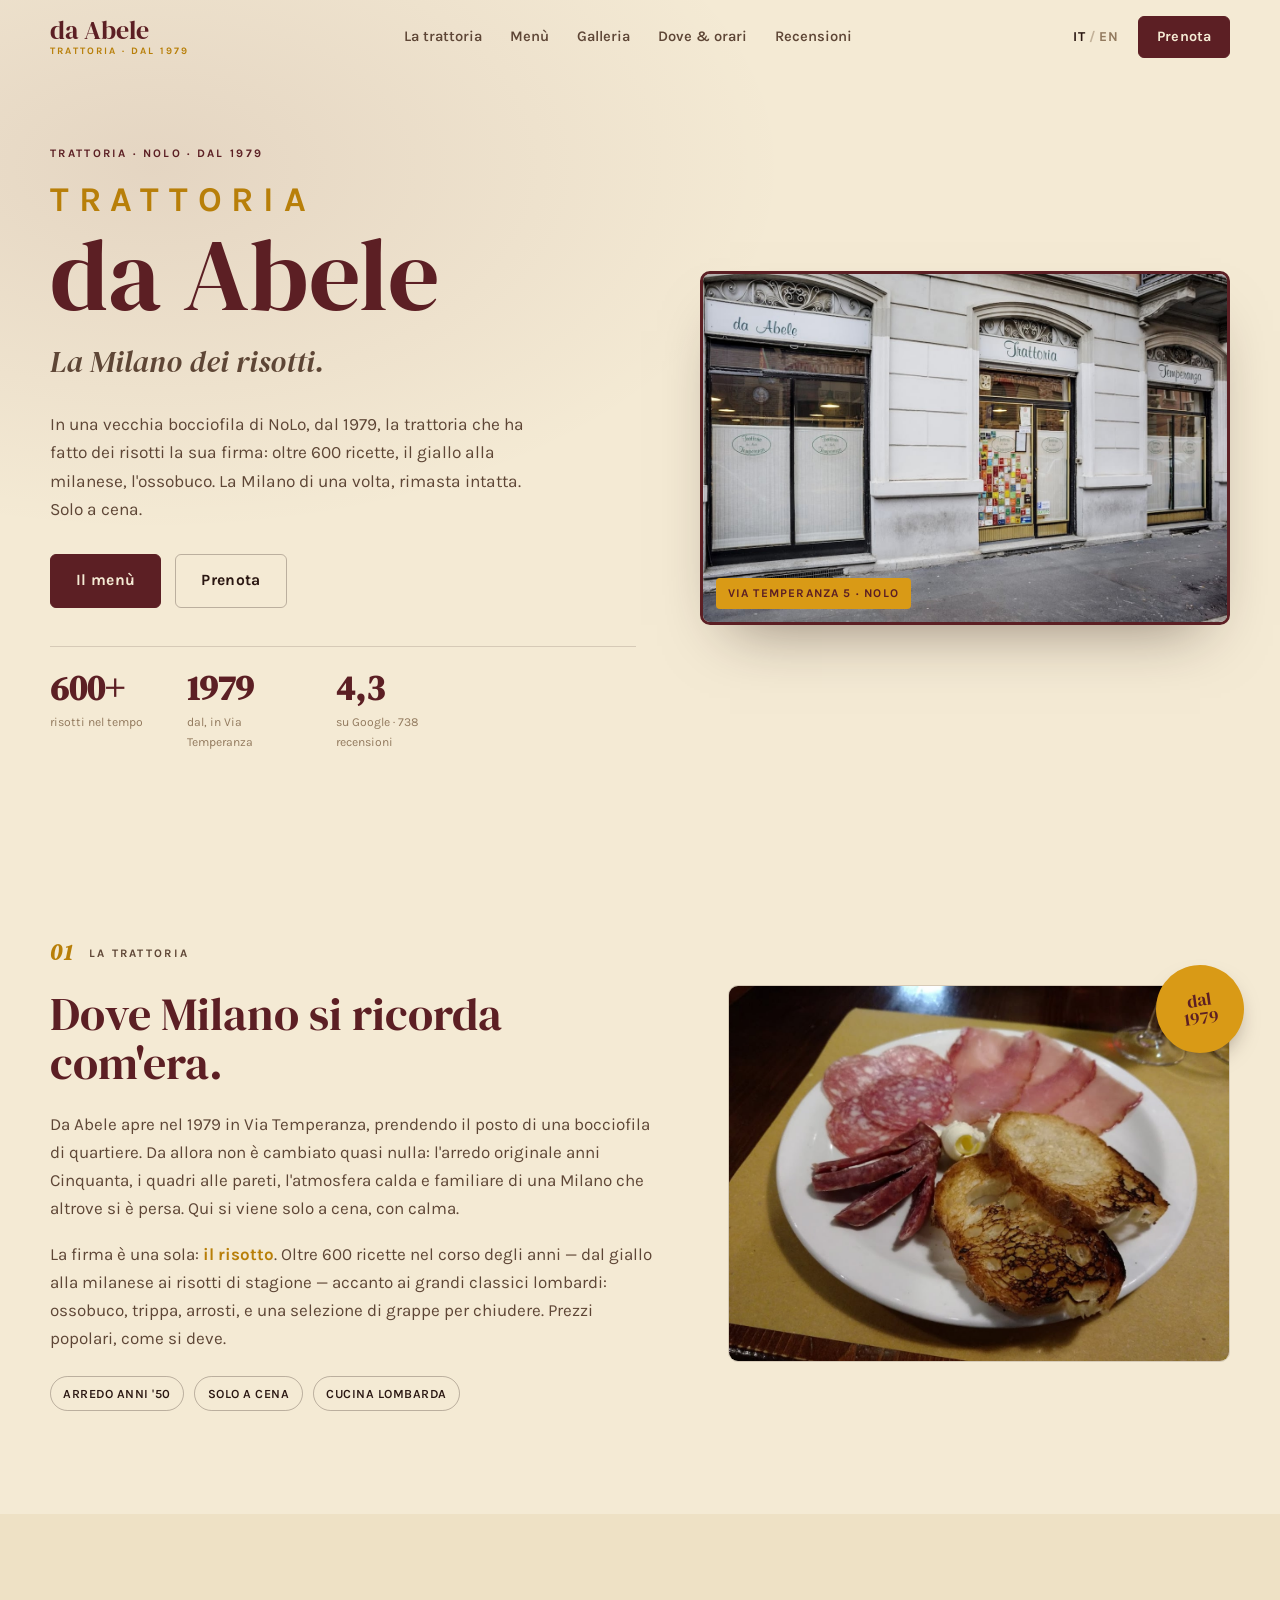
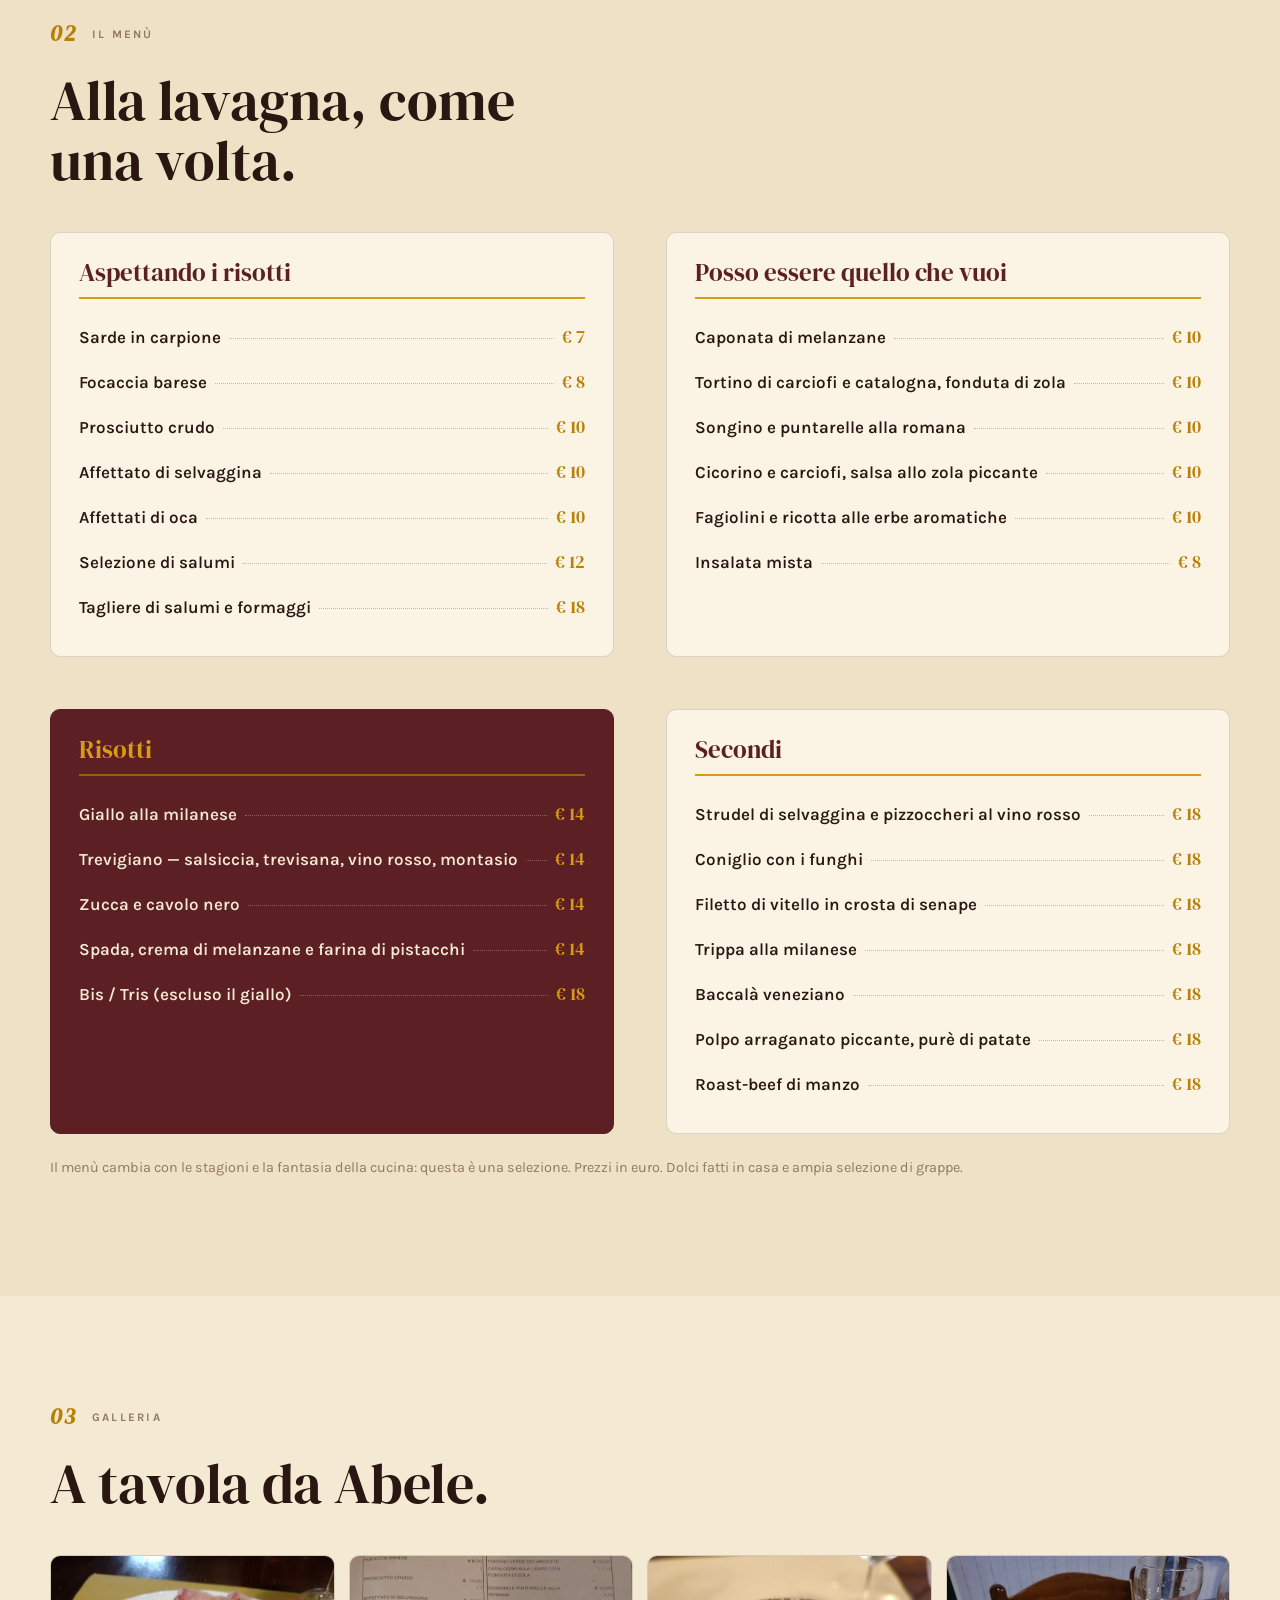
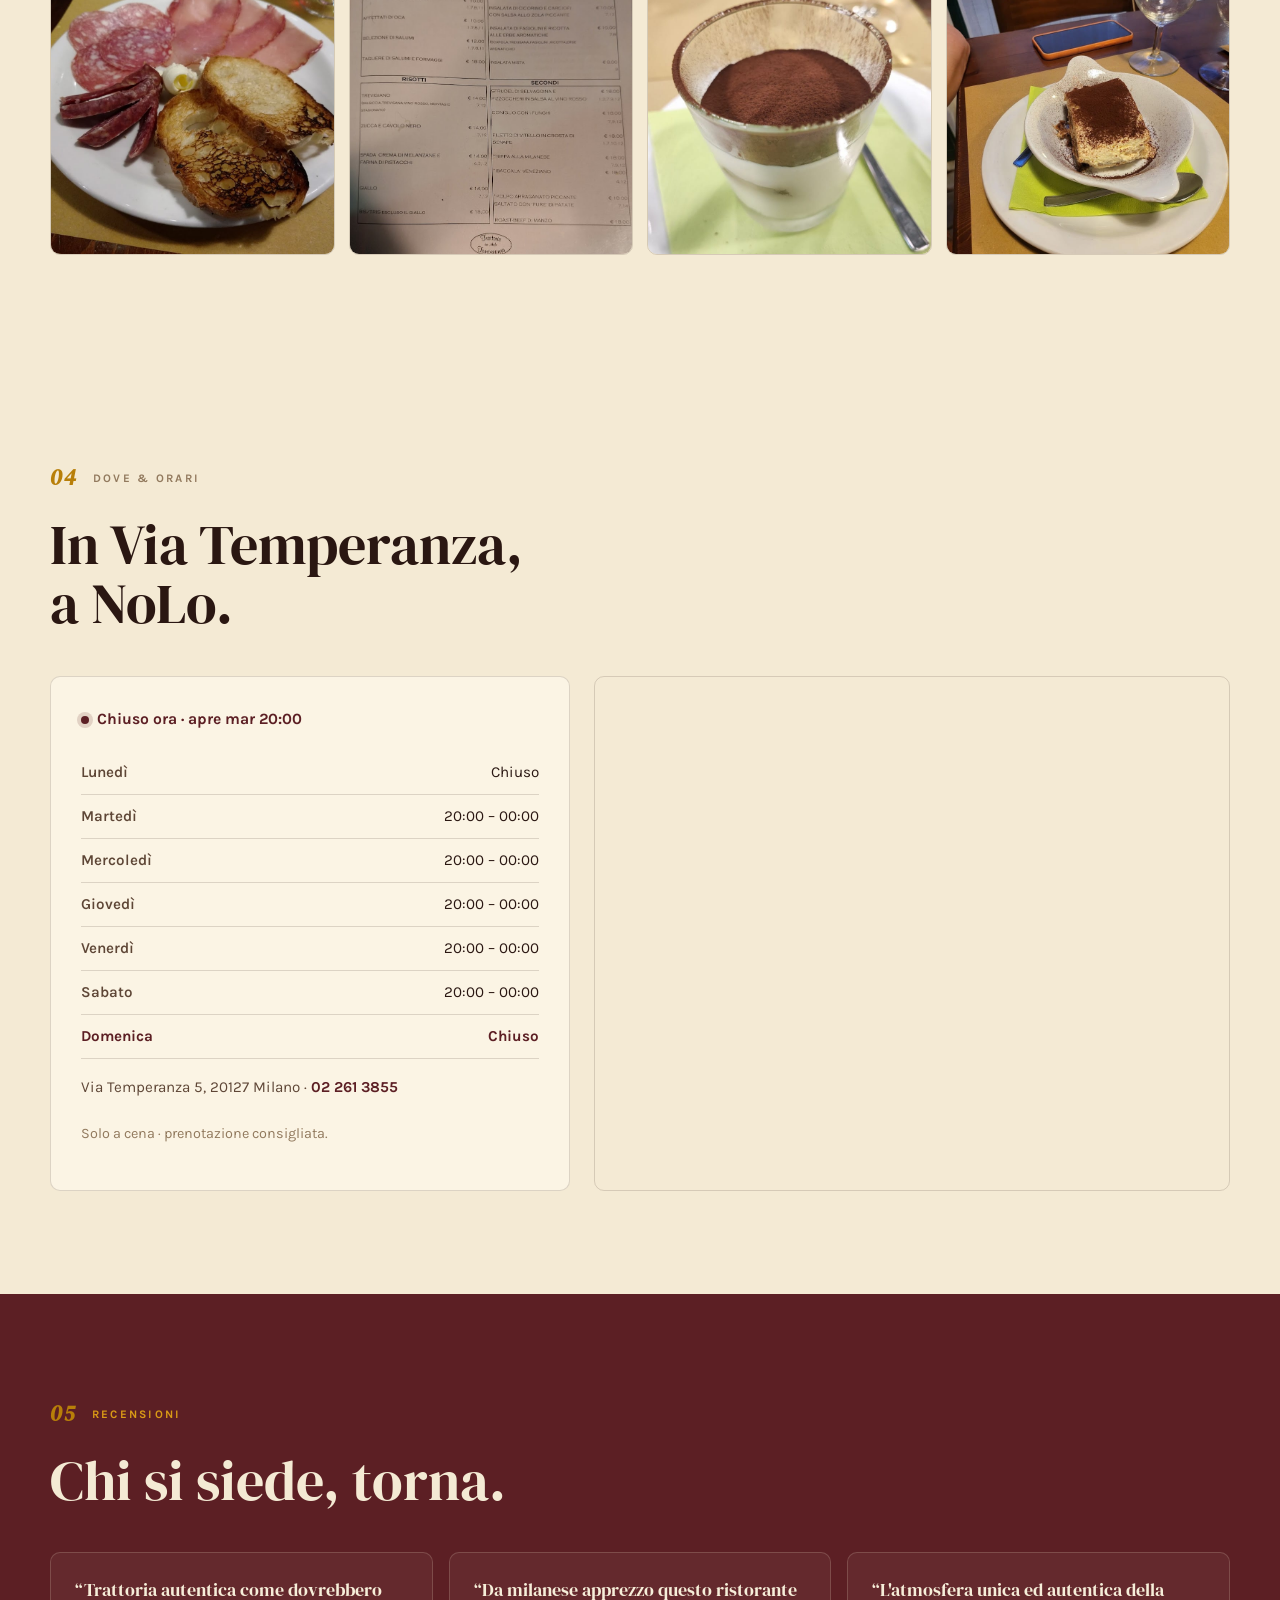
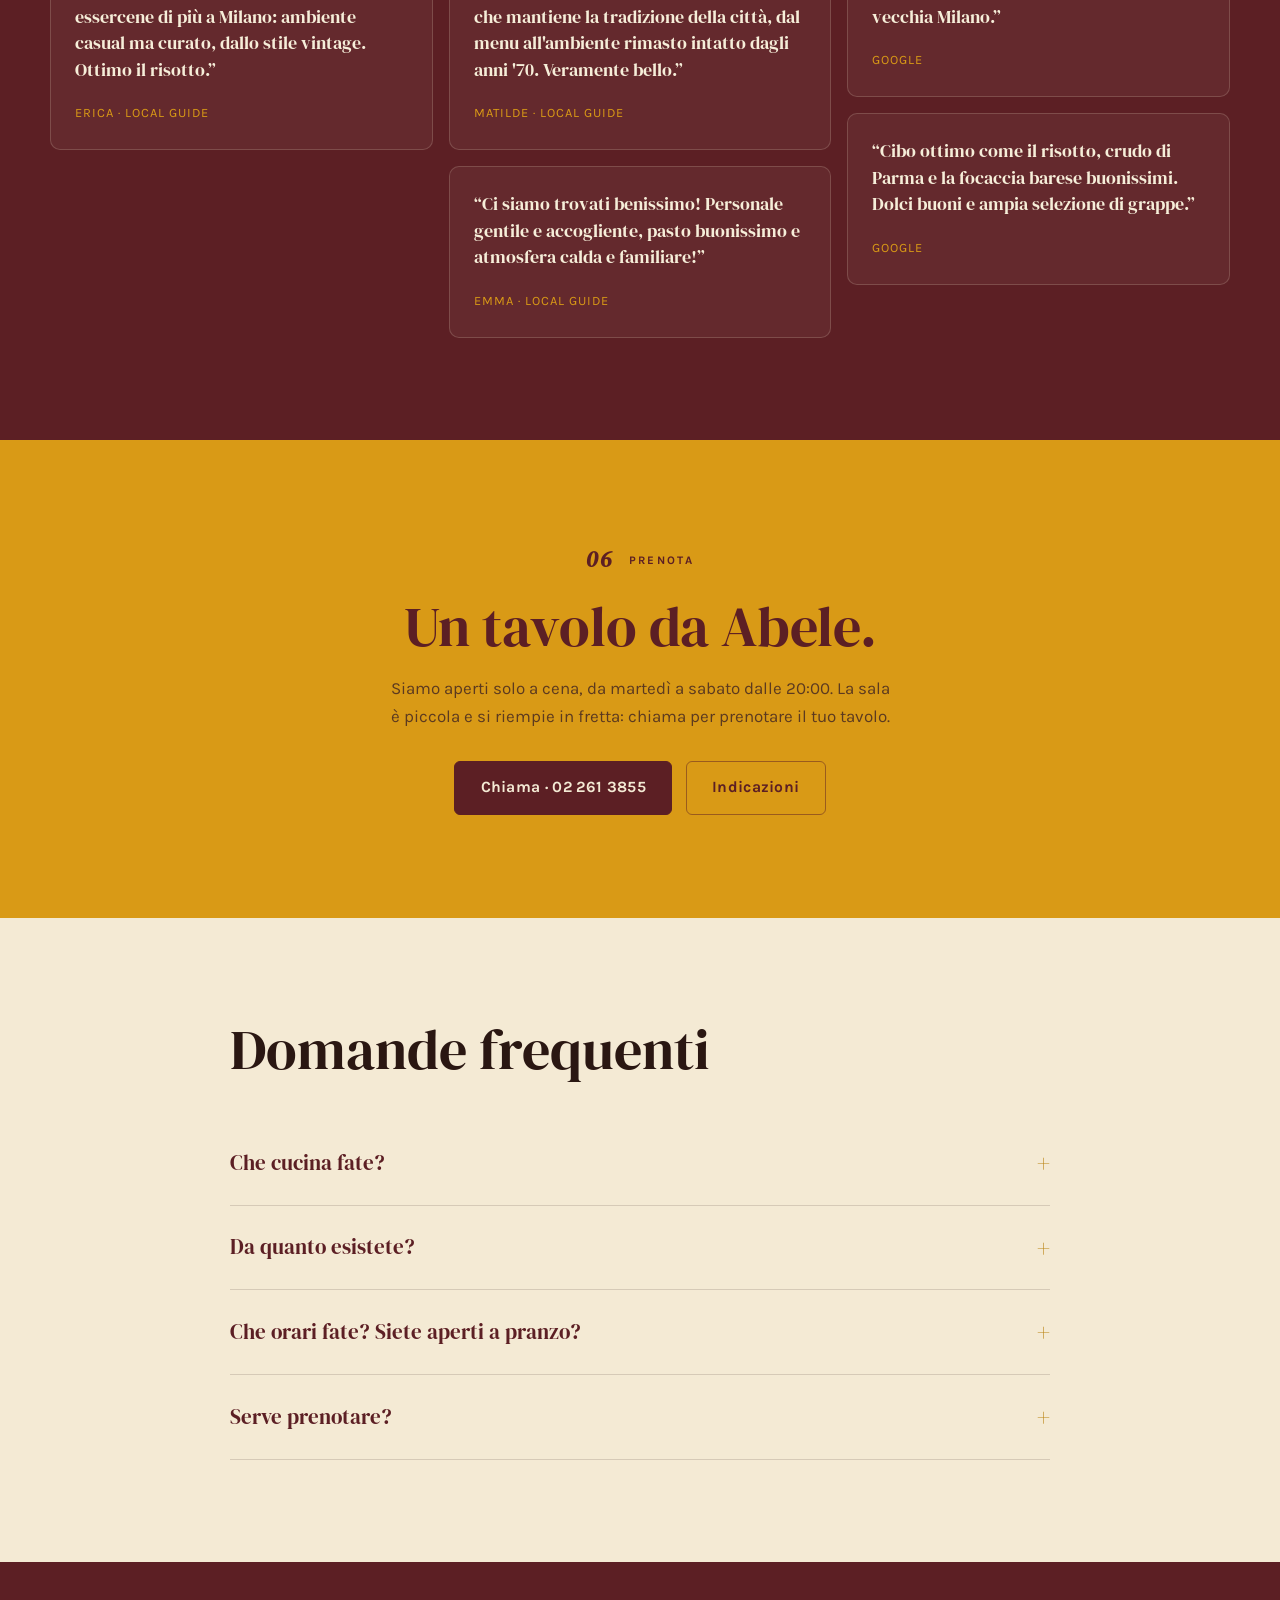
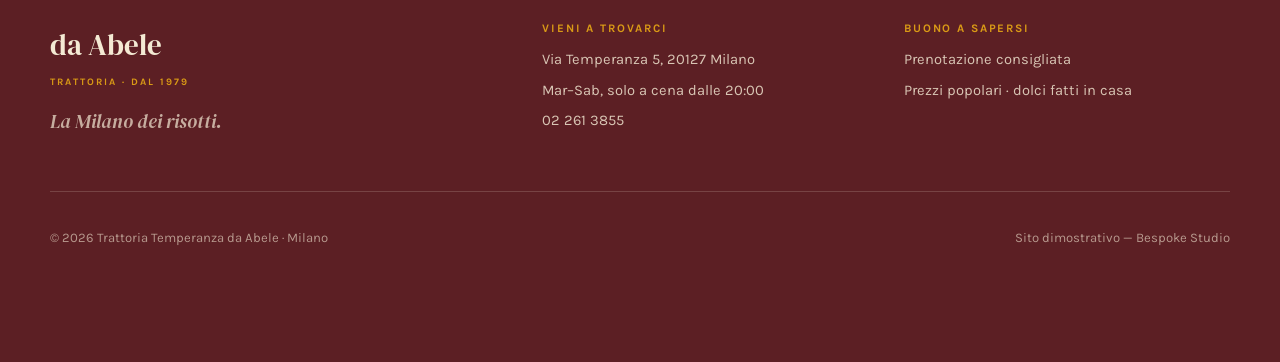
==== index.html @ 13265b2f "Trattoria da Abele — sito vetrina (demo Bespoke Studio) Trattoria storica di NoLo dal 1979, la Milan" ====
<!DOCTYPE html>
<html lang="it" class="no-js">
<head>
<meta charset="utf-8">
<script>(function(d){var r=d.documentElement;r.className=r.className.replace('no-js','js');if(matchMedia('(prefers-reduced-motion:reduce)').matches)r.classList.add('reduce-motion');})(document);</script>
<meta name="viewport" content="width=device-width, initial-scale=1">
<title>Trattoria da Abele — La Milano dei risotti · NoLo · dal 1979</title>
<meta name="description" content="Trattoria Temperanza da Abele, Via Temperanza 5 (NoLo, Milano): dal 1979 la trattoria dei risotti — oltre 600 ricette, risotto giallo alla milanese, ossobuco e cucina lombarda. Solo a cena.">
<link rel="canonical" href="https://rotenzark.github.io/trattoria-da-abele/">
<meta name="theme-color" content="#5C1F24">
<meta property="og:type" content="restaurant.restaurant">
<meta property="og:title" content="Trattoria da Abele — La Milano dei risotti · NoLo">
<meta property="og:description" content="Dal 1979, in una vecchia bocciofila di NoLo: oltre 600 risotti, risotto alla milanese, ossobuco. La Milano di una volta, solo a cena.">
<meta property="og:image" content="https://rotenzark.github.io/trattoria-da-abele/img/og-image.jpg">
<meta property="og:url" content="https://rotenzark.github.io/trattoria-da-abele/">
<meta property="og:locale" content="it_IT">
<meta name="twitter:card" content="summary_large_image">
<meta name="twitter:title" content="Trattoria da Abele — NoLo, Milano">
<meta name="twitter:description" content="Dal 1979, la Milano dei risotti: oltre 600 ricette. Solo a cena.">
<meta name="twitter:image" content="https://rotenzark.github.io/trattoria-da-abele/img/og-image.jpg">
<link rel="icon" href="img/favicon.svg" type="image/svg+xml">
<link rel="icon" href="img/favicon-32.png" sizes="32x32" type="image/png">
<link rel="apple-touch-icon" href="img/apple-touch-icon.png">
<link rel="preconnect" href="https://fonts.googleapis.com">
<link rel="preconnect" href="https://fonts.gstatic.com" crossorigin>
<link href="https://fonts.googleapis.com/css2?family=DM+Serif+Display:ital@0;1&family=Karla:ital,wght@0,400;0,500;0,600;1,400&display=swap" rel="stylesheet">
<link rel="stylesheet" href="css/styles.css?v=1">
<script type="application/ld+json">
{
  "@context": "https://schema.org",
  "@type": "Restaurant",
  "name": "Trattoria Temperanza da Abele",
  "description": "Trattoria storica di NoLo (Milano), dal 1979: cucina lombarda e oltre 600 risotti, risotto alla milanese, ossobuco. Solo a cena.",
  "url": "https://rotenzark.github.io/trattoria-da-abele/",
  "image": "https://rotenzark.github.io/trattoria-da-abele/img/og-image.jpg",
  "telephone": "+39 02 261 3855",
  "servesCuisine": ["Lombarda", "Italiana", "Milanese"],
  "priceRange": "€€",
  "address": { "@type": "PostalAddress", "streetAddress": "Via Temperanza 5", "addressLocality": "Milano", "postalCode": "20127", "addressCountry": "IT" },
  "geo": { "@type": "GeoCoordinates", "latitude": 45.4901009, "longitude": 9.2202563 },
  "openingHoursSpecification": [
    { "@type": "OpeningHoursSpecification", "dayOfWeek": ["Tuesday","Wednesday","Thursday","Friday","Saturday"], "opens": "20:00", "closes": "23:59" }
  ],
  "acceptsReservations": "True"
}
</script>
<script type="application/ld+json">
{
  "@context": "https://schema.org",
  "@type": "FAQPage",
  "mainEntity": [
    { "@type": "Question", "name": "Che cucina fa la Trattoria da Abele?", "acceptedAnswer": { "@type": "Answer", "text": "Cucina lombarda e milanese della tradizione: il nostro cavallo di battaglia sono i risotti — oltre 600 ricette nel corso degli anni, dal risotto giallo alla milanese ai risotti di stagione — insieme a ossobuco, trippa, cotoletta, arrosti e dolci fatti in casa." } },
    { "@type": "Question", "name": "Da quanto tempo esiste la trattoria?", "acceptedAnswer": { "@type": "Answer", "text": "Da Abele è in Via Temperanza, a NoLo, dal 1979, dove prese il posto di una vecchia bocciofila di quartiere. L'arredo originale anni Cinquanta è rimasto intatto: entrare è un salto nella Milano di una volta." } },
    { "@type": "Question", "name": "Che orari fate? Siete aperti a pranzo?", "acceptedAnswer": { "@type": "Answer", "text": "Siamo aperti solo a cena, da martedì a sabato dalle 20:00. Lunedì e domenica chiuso. Consigliamo la prenotazione." } },
    { "@type": "Question", "name": "Serve prenotare?", "acceptedAnswer": { "@type": "Answer", "text": "Sì, consigliamo di prenotare telefonando allo 02 261 3855: la sala è piccola e nelle sere di punta si riempie in fretta." } }
  ]
}
</script>
</head>
<body>

<div id="intro" class="intro" aria-hidden="true">
  <div class="intro__inner">
    <span class="intro__sub">Trattoria</span>
    <span class="intro__word">da Abele</span>
  </div>
</div>

<a class="skip-link" href="#main" data-i18n="skip">Vai al contenuto</a>

<header class="site-header" id="siteHeader">
  <div class="wrap header__row">
    <a class="brand" href="#top" aria-label="Trattoria da Abele — home">
      <span class="brand__name">da Abele</span>
      <span class="brand__sub">Trattoria · dal 1979</span>
    </a>
    <nav class="nav" id="nav" aria-label="Navigazione principale">
      <a href="#storia" data-i18n="nav.about">La trattoria</a>
      <a href="#menu" data-i18n="nav.menu">Menù</a>
      <a href="#gallery" data-i18n="nav.gallery">Galleria</a>
      <a href="#dove" data-i18n="nav.where">Dove & orari</a>
      <a href="#recensioni" data-i18n="nav.reviews">Recensioni</a>
    </nav>
    <div class="header__actions">
      <button class="lang" id="langToggle" type="button" aria-label="Switch language to English">
        <span class="lang__it is-active">IT</span><span class="lang__sep">/</span><span class="lang__en">EN</span>
      </button>
      <a class="btn btn--solid header__cta" href="#prenota" data-i18n="cta.book">Prenota</a>
      <button class="burger" id="burger" type="button" aria-label="Apri il menu" aria-expanded="false" aria-controls="nav">
        <span></span><span></span><span></span>
      </button>
    </div>
  </div>
</header>

<main id="main">

<section class="hero" id="top">
  <div class="wrap hero__grid">
    <div class="hero__text">
      <p class="eyebrow reveal"><span data-i18n="hero.eyebrow">Trattoria · NoLo · dal 1979</span></p>
      <h1 class="hero__title reveal"><span class="hero__the">Trattoria</span><span>da Abele</span></h1>
      <p class="hero__concept reveal" data-i18n="hero.concept">La Milano dei risotti.</p>
      <p class="hero__lead reveal" data-i18n="hero.lead">In una vecchia bocciofila di NoLo, dal 1979, la trattoria che ha fatto dei risotti la sua firma: oltre 600 ricette, il giallo alla milanese, l'ossobuco. La Milano di una volta, rimasta intatta. Solo a cena.</p>
      <div class="hero__cta reveal">
        <a class="btn btn--solid" href="#menu" data-i18n="hero.cta1">Il menù</a>
        <a class="btn btn--ghost" href="#prenota" data-i18n="cta.book">Prenota</a>
      </div>
      <ul class="hero__stats reveal">
        <li><b>600+</b><span data-i18n="hero.stat1">risotti nel tempo</span></li>
        <li><b>1979</b><span data-i18n="hero.stat2">dal, in Via Temperanza</span></li>
        <li><b>4,3</b><span data-i18n="hero.stat3">su Google · 738 recensioni</span></li>
      </ul>
    </div>
    <div class="hero__media reveal">
      <img src="img/storefront.jpg" width="1200" height="798" alt="La vetrina storica della Trattoria da Abele in Via Temperanza a Milano" fetchpriority="high">
      <span class="hero__tag" data-i18n="hero.tag">Via Temperanza 5 · NoLo</span>
    </div>
  </div>
</section>

<section class="section story" id="storia">
  <div class="wrap story__grid">
    <div class="story__text">
      <p class="label reveal"><span class="num">01</span><span data-i18n="story.label">La trattoria</span></p>
      <h2 class="reveal" data-i18n="story.title">Dove Milano si ricorda com'era.</h2>
      <p class="reveal" data-i18n="story.p1">Da Abele apre nel 1979 in Via Temperanza, prendendo il posto di una bocciofila di quartiere. Da allora non è cambiato quasi nulla: l'arredo originale anni Cinquanta, i quadri alle pareti, l'atmosfera calda e familiare di una Milano che altrove si è persa. Qui si viene solo a cena, con calma.</p>
      <p class="reveal" data-i18n="story.p2">La firma è una sola: <strong>il risotto</strong>. Oltre 600 ricette nel corso degli anni — dal giallo alla milanese ai risotti di stagione — accanto ai grandi classici lombardi: ossobuco, trippa, arrosti, e una selezione di grappe per chiudere. Prezzi popolari, come si deve.</p>
      <ul class="story__chips reveal">
        <li data-i18n="story.chip1">Arredo anni '50</li>
        <li data-i18n="story.chip2">Solo a cena</li>
        <li data-i18n="story.chip3">Cucina lombarda</li>
      </ul>
    </div>
    <div class="story__media reveal">
      <img src="img/tagliere.jpg" width="1200" height="900" loading="lazy" alt="Tagliere di salumi e pane della Trattoria da Abele">
      <span class="story__seal">dal<br>1979</span>
    </div>
  </div>
</section>

<section class="section menu" id="menu">
  <div class="wrap">
    <p class="label reveal"><span class="num">02</span><span data-i18n="menu.label">Il menù</span></p>
    <h2 class="section__title reveal" data-i18n="menu.title">Alla lavagna, come una volta.</h2>
    <div class="menu__cols">
      <div class="menu__col reveal">
        <h3 data-i18n="menu.g1">Aspettando i risotti</h3>
        <ul class="ml">
          <li><span class="ml__n" data-i18n="m.a1">Sarde in carpione</span><span class="ml__d"></span><span class="ml__p">7</span></li>
          <li><span class="ml__n" data-i18n="m.a2">Focaccia barese</span><span class="ml__d"></span><span class="ml__p">8</span></li>
          <li><span class="ml__n" data-i18n="m.a3">Prosciutto crudo</span><span class="ml__d"></span><span class="ml__p">10</span></li>
          <li><span class="ml__n" data-i18n="m.a4">Affettato di selvaggina</span><span class="ml__d"></span><span class="ml__p">10</span></li>
          <li><span class="ml__n" data-i18n="m.a5">Affettati di oca</span><span class="ml__d"></span><span class="ml__p">10</span></li>
          <li><span class="ml__n" data-i18n="m.a6">Selezione di salumi</span><span class="ml__d"></span><span class="ml__p">12</span></li>
          <li><span class="ml__n" data-i18n="m.a7">Tagliere di salumi e formaggi</span><span class="ml__d"></span><span class="ml__p">18</span></li>
        </ul>
      </div>
      <div class="menu__col reveal">
        <h3 data-i18n="menu.g2">Posso essere quello che vuoi</h3>
        <ul class="ml">
          <li><span class="ml__n" data-i18n="m.b1">Caponata di melanzane</span><span class="ml__d"></span><span class="ml__p">10</span></li>
          <li><span class="ml__n" data-i18n="m.b2">Tortino di carciofi e catalogna, fonduta di zola</span><span class="ml__d"></span><span class="ml__p">10</span></li>
          <li><span class="ml__n" data-i18n="m.b3">Songino e puntarelle alla romana</span><span class="ml__d"></span><span class="ml__p">10</span></li>
          <li><span class="ml__n" data-i18n="m.b4">Cicorino e carciofi, salsa allo zola piccante</span><span class="ml__d"></span><span class="ml__p">10</span></li>
          <li><span class="ml__n" data-i18n="m.b5">Fagiolini e ricotta alle erbe aromatiche</span><span class="ml__d"></span><span class="ml__p">10</span></li>
          <li><span class="ml__n" data-i18n="m.b6">Insalata mista</span><span class="ml__d"></span><span class="ml__p">8</span></li>
        </ul>
      </div>
      <div class="menu__col menu__col--hl reveal">
        <h3 data-i18n="menu.g3">Risotti</h3>
        <ul class="ml">
          <li><span class="ml__n" data-i18n="m.r1">Giallo alla milanese</span><span class="ml__d"></span><span class="ml__p">14</span></li>
          <li><span class="ml__n" data-i18n="m.r2">Trevigiano — salsiccia, trevisana, vino rosso, montasio</span><span class="ml__d"></span><span class="ml__p">14</span></li>
          <li><span class="ml__n" data-i18n="m.r3">Zucca e cavolo nero</span><span class="ml__d"></span><span class="ml__p">14</span></li>
          <li><span class="ml__n" data-i18n="m.r4">Spada, crema di melanzane e farina di pistacchi</span><span class="ml__d"></span><span class="ml__p">14</span></li>
          <li><span class="ml__n" data-i18n="m.r5">Bis / Tris (escluso il giallo)</span><span class="ml__d"></span><span class="ml__p">18</span></li>
        </ul>
      </div>
      <div class="menu__col reveal">
        <h3 data-i18n="menu.g4">Secondi</h3>
        <ul class="ml">
          <li><span class="ml__n" data-i18n="m.s1">Strudel di selvaggina e pizzoccheri al vino rosso</span><span class="ml__d"></span><span class="ml__p">18</span></li>
          <li><span class="ml__n" data-i18n="m.s2">Coniglio con i funghi</span><span class="ml__d"></span><span class="ml__p">18</span></li>
          <li><span class="ml__n" data-i18n="m.s3">Filetto di vitello in crosta di senape</span><span class="ml__d"></span><span class="ml__p">18</span></li>
          <li><span class="ml__n" data-i18n="m.s4">Trippa alla milanese</span><span class="ml__d"></span><span class="ml__p">18</span></li>
          <li><span class="ml__n" data-i18n="m.s5">Baccalà veneziano</span><span class="ml__d"></span><span class="ml__p">18</span></li>
          <li><span class="ml__n" data-i18n="m.s6">Polpo arraganato piccante, purè di patate</span><span class="ml__d"></span><span class="ml__p">18</span></li>
          <li><span class="ml__n" data-i18n="m.s7">Roast-beef di manzo</span><span class="ml__d"></span><span class="ml__p">18</span></li>
        </ul>
      </div>
    </div>
    <p class="note reveal" data-i18n="menu.note">Il menù cambia con le stagioni e la fantasia della cucina: questa è una selezione. Prezzi in euro. Dolci fatti in casa e ampia selezione di grappe.</p>
  </div>
</section>

<section class="section gallery" id="gallery">
  <div class="wrap">
    <p class="label reveal"><span class="num">03</span><span data-i18n="gallery.label">Galleria</span></p>
    <h2 class="section__title reveal" data-i18n="gallery.title">A tavola da Abele.</h2>
  </div>
  <div class="gallery__grid wrap">
    <button class="shot reveal" data-full="img/tagliere.jpg" aria-label="Ingrandisci foto">
      <img src="img/tagliere.jpg" width="1200" height="900" loading="lazy" alt="Tagliere di salumi e pane">
    </button>
    <button class="shot reveal" data-full="img/menu.jpg" aria-label="Ingrandisci il menù">
      <img src="img/menu.jpg" width="757" height="1050" loading="lazy" alt="Il menù scritto della Trattoria da Abele">
    </button>
    <button class="shot reveal" data-full="img/tiramisu.jpg" aria-label="Ingrandisci foto">
      <img src="img/tiramisu.jpg" width="788" height="1050" loading="lazy" alt="Tiramisù al cucchiaio">
    </button>
    <button class="shot reveal" data-full="img/table.jpg" aria-label="Ingrandisci foto">
      <img src="img/table.jpg" width="788" height="1050" loading="lazy" alt="Tavolo con tiramisù della Trattoria da Abele">
    </button>
  </div>
</section>

<section class="section where" id="dove">
  <div class="wrap">
    <p class="label reveal"><span class="num">04</span><span data-i18n="where.label">Dove & orari</span></p>
    <h2 class="section__title reveal" data-i18n="where.title">In Via Temperanza, a NoLo.</h2>
    <div class="where__grid">
      <div class="where__info reveal">
        <div class="hours" id="hours">
          <p class="hours__status" id="hoursStatus" aria-live="polite"></p>
          <table class="hours__table">
            <tbody>
              <tr data-day="1"><th data-i18n="day.mon">Lunedì</th><td data-i18n="closed">Chiuso</td></tr>
              <tr data-day="2"><th data-i18n="day.tue">Martedì</th><td>20:00 – 00:00</td></tr>
              <tr data-day="3"><th data-i18n="day.wed">Mercoledì</th><td>20:00 – 00:00</td></tr>
              <tr data-day="4"><th data-i18n="day.thu">Giovedì</th><td>20:00 – 00:00</td></tr>
              <tr data-day="5"><th data-i18n="day.fri">Venerdì</th><td>20:00 – 00:00</td></tr>
              <tr data-day="6"><th data-i18n="day.sat">Sabato</th><td>20:00 – 00:00</td></tr>
              <tr data-day="0"><th data-i18n="day.sun">Domenica</th><td data-i18n="closed">Chiuso</td></tr>
            </tbody>
          </table>
          <p class="where__addr">Via Temperanza 5, 20127 Milano · <a href="tel:+39022613855">02 261 3855</a></p>
          <p class="note" data-i18n="where.note">Solo a cena · prenotazione consigliata.</p>
        </div>
      </div>
      <div class="map reveal">
        <iframe title="Mappa Trattoria da Abele, Via Temperanza 5 Milano" src="https://www.google.com/maps?q=Via+Temperanza+5,+Milano&output=embed" loading="lazy" referrerpolicy="no-referrer-when-downgrade"></iframe>
      </div>
    </div>
  </div>
</section>

<section class="section reviews" id="recensioni">
  <div class="wrap">
    <p class="label reveal"><span class="num">05</span><span data-i18n="rev.label">Recensioni</span></p>
    <h2 class="section__title reveal" data-i18n="rev.title">Chi si siede, torna.</h2>
    <div class="rev__grid">
      <blockquote class="rev-card reveal">
        <p>“Trattoria autentica come dovrebbero essercene di più a Milano: ambiente casual ma curato, dallo stile vintage. Ottimo il risotto.”</p>
        <cite>Erica · Local Guide</cite>
      </blockquote>
      <blockquote class="rev-card reveal">
        <p>“Da milanese apprezzo questo ristorante che mantiene la tradizione della città, dal menu all'ambiente rimasto intatto dagli anni '70. Veramente bello.”</p>
        <cite>Matilde · Local Guide</cite>
      </blockquote>
      <blockquote class="rev-card reveal">
        <p>“Ci siamo trovati benissimo! Personale gentile e accogliente, pasto buonissimo e atmosfera calda e familiare!”</p>
        <cite>Emma · Local Guide</cite>
      </blockquote>
      <blockquote class="rev-card reveal">
        <p>“L'atmosfera unica ed autentica della vecchia Milano.”</p>
        <cite>Google</cite>
      </blockquote>
      <blockquote class="rev-card reveal">
        <p>“Cibo ottimo come il risotto, crudo di Parma e la focaccia barese buonissimi. Dolci buoni e ampia selezione di grappe.”</p>
        <cite>Google</cite>
      </blockquote>
    </div>
  </div>
</section>

<section class="section book" id="prenota">
  <div class="wrap book__inner reveal">
    <p class="label label--light"><span class="num">06</span><span data-i18n="book.label">Prenota</span></p>
    <h2 data-i18n="book.title">Un tavolo da Abele.</h2>
    <p class="book__lead" data-i18n="book.lead">Siamo aperti solo a cena, da martedì a sabato dalle 20:00. La sala è piccola e si riempie in fretta: chiama per prenotare il tuo tavolo.</p>
    <div class="book__cta">
      <a class="btn btn--solid" href="tel:+39022613855" data-i18n="book.call">Chiama · 02 261 3855</a>
      <a class="btn btn--ghost btn--ghost-light" href="https://www.google.com/maps?q=Via+Temperanza+5,+Milano" target="_blank" rel="noopener" data-i18n="book.dir">Indicazioni</a>
    </div>
  </div>
</section>

<section class="section faq" id="faq">
  <div class="wrap faq__wrap">
    <h2 class="section__title reveal" data-i18n="faq.title">Domande frequenti</h2>
    <div class="faq__list">
      <details class="faq-item reveal"><summary data-i18n="faq.q1">Che cucina fate?</summary><p data-i18n="faq.a1">Cucina lombarda e milanese della tradizione: il cavallo di battaglia sono i risotti — oltre 600 ricette nel tempo, dal giallo alla milanese ai risotti di stagione — con ossobuco, trippa, cotoletta, arrosti e dolci fatti in casa.</p></details>
      <details class="faq-item reveal"><summary data-i18n="faq.q2">Da quanto esistete?</summary><p data-i18n="faq.a2">Da Abele è in Via Temperanza, a NoLo, dal 1979, dove prese il posto di una vecchia bocciofila di quartiere. L'arredo originale anni Cinquanta è rimasto intatto.</p></details>
      <details class="faq-item reveal"><summary data-i18n="faq.q3">Che orari fate? Siete aperti a pranzo?</summary><p data-i18n="faq.a3">Solo a cena, da martedì a sabato dalle 20:00. Lunedì e domenica chiuso. Consigliamo la prenotazione.</p></details>
      <details class="faq-item reveal"><summary data-i18n="faq.q4">Serve prenotare?</summary><p data-i18n="faq.a4">Sì: la sala è piccola e nelle sere di punta si riempie in fretta. Telefona allo 02 261 3855.</p></details>
    </div>
  </div>
</section>

</main>

<footer class="site-footer">
  <div class="wrap footer__grid">
    <div class="footer__brand">
      <span class="brand__name">da Abele</span>
      <span class="brand__sub">Trattoria · dal 1979</span>
      <p class="footer__concept" data-i18n="hero.concept">La Milano dei risotti.</p>
    </div>
    <div class="footer__col">
      <h4 data-i18n="footer.visit">Vieni a trovarci</h4>
      <p>Via Temperanza 5, 20127 Milano</p>
      <p data-i18n="footer.hours">Mar–Sab, solo a cena dalle 20:00</p>
      <p><a href="tel:+39022613855">02 261 3855</a></p>
    </div>
    <div class="footer__col">
      <h4 data-i18n="footer.info">Buono a sapersi</h4>
      <p data-i18n="footer.info1">Prenotazione consigliata</p>
      <p data-i18n="footer.info2">Prezzi popolari · dolci fatti in casa</p>
    </div>
  </div>
  <div class="wrap footer__base">
    <p>© <span id="year"></span> Trattoria Temperanza da Abele · Milano</p>
    <p class="footer__credit" data-i18n="footer.credit">Sito dimostrativo — Bespoke Studio</p>
  </div>
</footer>

<div class="action-bar">
  <a href="tel:+39022613855" data-i18n="ab.call">Chiama</a>
  <a href="https://www.google.com/maps?q=Via+Temperanza+5,+Milano" target="_blank" rel="noopener" data-i18n="ab.dir">Indicazioni</a>
  <a href="#prenota" class="action-bar__book" data-i18n="cta.book">Prenota</a>
</div>

<div class="lightbox" id="lightbox" aria-hidden="true" role="dialog" aria-modal="true" aria-label="Foto ingrandita">
  <button class="lightbox__close" id="lightboxClose" aria-label="Chiudi">×</button>
  <img id="lightboxImg" src="" alt="">
</div>

<script src="js/main.js?v=1"></script>
</body>
</html>
---- css/styles.css ----
/* ===== Trattoria da Abele — La Milano dei risotti ===== */
:root{
  --bg:#F4EAD4;
  --bg-2:#EEE1C5;
  --panel:#FBF4E4;
  --ink:#2A1712;
  --ink-soft:#5E4636;
  --muted:#927A5E;
  --bordeaux:#5C1F24;
  --bordeaux-2:#7A2B30;
  --saffron:#D99A16;
  --saffron-2:#B87F09;
  --line:rgba(42,23,18,0.15);
  --line-strong:rgba(42,23,18,0.28);
  --wrap:1180px;
  --r:10px;
  --ease:cubic-bezier(.22,.61,.36,1);
  --disp:"DM Serif Display",Georgia,serif;
  --body:"Karla",system-ui,sans-serif;
}
*{box-sizing:border-box}
html{scroll-behavior:smooth}
@media (prefers-reduced-motion:reduce){html{scroll-behavior:auto}}
body{margin:0;background:var(--bg);color:var(--ink);font-family:var(--body);font-size:17px;line-height:1.65;-webkit-font-smoothing:antialiased;overflow-x:hidden}
img{max-width:100%;height:auto;display:block}
a{color:inherit;text-decoration:none}
h1,h2,h3,h4{margin:0;font-weight:400;line-height:1.06}
.wrap{width:min(100% - 44px,var(--wrap));margin-inline:auto}
.section{padding:clamp(58px,8vw,116px) 0}

.js .reveal{opacity:0;transform:translateY(24px);transition:opacity .8s var(--ease),transform .8s var(--ease)}
.js .reveal.is-visible{opacity:1;transform:none}
@media (prefers-reduced-motion:reduce){.js .reveal{opacity:1;transform:none;transition:none}}

.eyebrow,.label{font-family:var(--body);font-weight:700;letter-spacing:.2em;text-transform:uppercase;font-size:.72rem;color:var(--bordeaux)}
.eyebrow{margin:0 0 20px}
.label{display:flex;align-items:center;gap:14px;margin:0 0 18px;color:var(--muted)}
.label .num{font-family:var(--disp);font-style:italic;font-size:1.4rem;color:var(--saffron-2)}
.section__title{font-family:var(--disp);font-size:clamp(2.1rem,5vw,3.5rem);margin:0 0 42px;max-width:18ch}
.note{color:var(--muted);font-size:.9rem;margin-top:22px}

.btn{display:inline-flex;align-items:center;justify-content:center;gap:.5em;font-family:var(--body);font-weight:700;font-size:.98rem;letter-spacing:.02em;padding:.85em 1.6em;border-radius:6px;border:1px solid transparent;cursor:pointer;transition:transform .3s var(--ease),background .3s,color .3s,border-color .3s}
.btn:hover{transform:translateY(-2px)}
.btn--solid{background:var(--bordeaux);color:#F4EAD4;border-color:var(--bordeaux)}
.btn--solid:hover{background:var(--bordeaux-2)}
.btn--ghost{border-color:var(--line-strong);color:var(--ink)}
.btn--ghost:hover{border-color:var(--bordeaux);color:var(--bordeaux)}
.btn--ghost-light{border-color:rgba(244,234,212,.5);color:#F4EAD4}
.btn--ghost-light:hover{border-color:#F4EAD4}

/* intro */
.intro{position:fixed;inset:0;z-index:200;background:var(--bordeaux);display:flex;align-items:center;justify-content:center}
.intro__inner{text-align:center}
.intro__sub{display:block;font-family:var(--body);font-weight:700;letter-spacing:.3em;text-transform:uppercase;font-size:.9rem;color:var(--saffron);opacity:0;animation:introUp .9s .2s var(--ease) forwards}
.intro__word{display:block;font-family:var(--disp);font-size:clamp(2.8rem,10vw,6rem);color:#F4EAD4;opacity:0;animation:introUp 1s .45s var(--ease) forwards}
.intro.is-done{opacity:0;visibility:hidden;transition:opacity .6s ease,visibility .6s}
@keyframes introUp{from{opacity:0;transform:translateY(30px)}to{opacity:1;transform:none}}
.no-js .intro,.reduce-motion .intro{display:none}

.skip-link{position:fixed;left:-999px;top:8px;z-index:300;background:var(--bordeaux);color:#F4EAD4;padding:.6em 1em;border-radius:8px}
.skip-link:focus{left:8px}

/* header */
.site-header{position:fixed;top:0;left:0;right:0;z-index:120;transition:background .4s,border-color .4s;border-bottom:1px solid transparent}
.header__row{display:flex;align-items:center;justify-content:space-between;gap:20px;padding:16px 0}
.site-header.scrolled{background:rgba(244,234,212,.92);backdrop-filter:blur(10px);border-bottom-color:var(--line)}
.brand{display:flex;flex-direction:column;line-height:1}
.brand__name{font-family:var(--disp);font-size:1.6rem;color:var(--bordeaux)}
.brand__sub{font-family:var(--body);font-weight:700;font-size:.62rem;letter-spacing:.2em;text-transform:uppercase;color:var(--saffron-2);margin-top:3px}
.nav{display:flex;gap:28px}
.nav a{font-size:.92rem;font-weight:600;color:var(--ink-soft);position:relative;transition:color .3s}
.nav a:hover{color:var(--bordeaux)}
.nav a::after{content:"";position:absolute;left:0;bottom:-5px;width:0;height:2px;background:var(--saffron);transition:width .3s var(--ease)}
.nav a:hover::after{width:100%}
.header__actions{display:flex;align-items:center;gap:14px}
.lang{background:none;border:none;color:var(--muted);cursor:pointer;font-family:var(--body);font-size:.85rem;font-weight:700;letter-spacing:.06em;padding:6px}
.lang .is-active{color:var(--ink)}
.lang__sep{margin:0 3px;opacity:.5}
.header__cta{padding:.55em 1.2em;font-size:.9rem}
.burger{display:none;flex-direction:column;gap:5px;background:none;border:none;cursor:pointer;padding:6px}
.burger span{width:26px;height:2px;background:var(--bordeaux);transition:transform .3s,opacity .3s}
.burger[aria-expanded="true"] span:nth-child(1){transform:translateY(7px) rotate(45deg)}
.burger[aria-expanded="true"] span:nth-child(2){opacity:0}
.burger[aria-expanded="true"] span:nth-child(3){transform:translateY(-7px) rotate(-45deg)}

/* hero */
.hero{padding:clamp(120px,16vh,168px) 0 clamp(50px,7vw,80px);background:radial-gradient(90% 80% at 12% 20%,rgba(92,31,36,.1),transparent 55%)}
.hero__grid{display:grid;grid-template-columns:1.05fr .95fr;gap:clamp(30px,5vw,64px);align-items:center}
.hero__title{font-family:var(--disp);font-size:clamp(3.2rem,8.5vw,6.4rem);line-height:.95;margin:0 0 14px;color:var(--bordeaux)}
.hero__title span{display:block}
.hero__the{font-size:.34em;font-weight:700;font-family:var(--body);letter-spacing:.28em;text-transform:uppercase;color:var(--saffron-2);margin-bottom:10px}
.hero__concept{font-family:var(--disp);font-style:italic;font-size:clamp(1.4rem,2.8vw,1.9rem);color:var(--ink-soft);margin:0 0 22px}
.hero__lead{font-size:1.08rem;color:var(--ink-soft);max-width:48ch;margin:0 0 30px}
.hero__cta{display:flex;flex-wrap:wrap;gap:14px;margin-bottom:38px}
.hero__stats{list-style:none;margin:0;padding:24px 0 0;border-top:1px solid var(--line);display:flex;gap:clamp(20px,4vw,44px)}
.hero__stats li{display:flex;flex-direction:column}
.hero__stats b{font-family:var(--disp);font-size:2.2rem;color:var(--bordeaux);line-height:1}
.hero__stats span{font-size:.76rem;color:var(--muted);margin-top:6px;max-width:15ch}
.hero__media{position:relative}
.hero__media img{width:100%;border-radius:var(--r);border:3px solid var(--bordeaux);box-shadow:0 30px 60px -30px rgba(42,23,18,.5)}
.hero__tag{position:absolute;left:16px;bottom:16px;background:var(--saffron);color:var(--bordeaux);font-family:var(--body);font-weight:700;font-size:.74rem;letter-spacing:.1em;text-transform:uppercase;padding:.5em 1em;border-radius:4px}

/* story */
.story__grid{display:grid;grid-template-columns:1.1fr .9fr;gap:clamp(30px,5vw,64px);align-items:center}
.story h2{font-family:var(--disp);font-size:clamp(1.9rem,4.2vw,2.9rem);margin:0 0 22px;color:var(--bordeaux)}
.story p{color:var(--ink-soft);margin:0 0 18px}
.story strong{color:var(--saffron-2);font-weight:700}
.story__chips{list-style:none;margin:24px 0 0;padding:0;display:flex;flex-wrap:wrap;gap:10px}
.story__chips li{font-size:.78rem;font-weight:600;letter-spacing:.04em;text-transform:uppercase;color:var(--ink);border:1px solid var(--line-strong);border-radius:100px;padding:.5em 1em}
.story__media{position:relative}
.story__media img{width:100%;border-radius:var(--r);border:1px solid var(--line)}
.story__seal{position:absolute;top:-20px;right:-14px;width:88px;height:88px;border-radius:50%;background:var(--saffron);color:var(--bordeaux);display:flex;align-items:center;justify-content:center;text-align:center;font-family:var(--disp);font-size:1.1rem;line-height:1.05;transform:rotate(-8deg);box-shadow:0 10px 22px -10px rgba(42,23,18,.5)}

/* menu */
.menu{background:var(--bg-2)}
.menu__cols{display:grid;grid-template-columns:1fr 1fr;gap:clamp(24px,4vw,52px)}
.menu__col{padding:26px 28px;background:var(--panel);border:1px solid var(--line);border-radius:var(--r)}
.menu__col--hl{background:var(--bordeaux);border-color:var(--bordeaux)}
.menu__col h3{font-family:var(--disp);font-size:1.55rem;color:var(--bordeaux);margin-bottom:16px;padding-bottom:12px;border-bottom:2px solid var(--saffron)}
.menu__col--hl h3{color:var(--saffron);border-bottom-color:rgba(217,154,22,.5)}
.ml{list-style:none;margin:0;padding:0}
.ml li{display:flex;align-items:baseline;gap:8px;padding:8px 0}
.ml__n{font-weight:600;color:var(--ink)}
.menu__col--hl .ml__n{color:#F4EAD4}
.ml__d{flex:1;border-bottom:1px dotted var(--line-strong);transform:translateY(-4px)}
.menu__col--hl .ml__d{border-bottom-color:rgba(244,234,212,.3)}
.ml__p{font-family:var(--disp);font-size:1.1rem;color:var(--saffron-2)}
.menu__col--hl .ml__p{color:var(--saffron)}
.ml__p::before{content:"€ "}

/* gallery */
.gallery__grid{display:grid;grid-template-columns:repeat(4,1fr);grid-auto-rows:300px;gap:14px}
.shot{padding:0;border:1px solid var(--line);border-radius:var(--r);overflow:hidden;cursor:pointer;background:none;position:relative}
.shot img{width:100%;height:100%;object-fit:cover;transition:transform .7s var(--ease)}
.shot:hover img{transform:scale(1.06)}

/* where */
.where__grid{display:grid;grid-template-columns:.9fr 1.1fr;gap:24px;align-items:stretch}
.where__info{display:flex}
.hours{background:var(--panel);border:1px solid var(--line);border-radius:var(--r);padding:30px;width:100%}
.hours__status{font-weight:700;margin:0 0 18px;font-size:.98rem}
.hours__status .dot{display:inline-block;width:8px;height:8px;border-radius:50%;margin-right:8px;vertical-align:middle}
.is-open{color:#3E7D4F}.is-open .dot{background:#3E7D4F;box-shadow:0 0 0 4px rgba(62,125,79,.16)}
.is-closed{color:var(--bordeaux)}.is-closed .dot{background:var(--bordeaux);box-shadow:0 0 0 4px rgba(92,31,36,.16)}
.hours__table{width:100%;border-collapse:collapse;margin-bottom:16px}
.hours__table th,.hours__table td{text-align:left;padding:9px 0;font-weight:400;font-size:.95rem;border-bottom:1px solid var(--line)}
.hours__table th{color:var(--ink-soft);font-weight:600}
.hours__table td{text-align:right;color:var(--ink)}
.hours__table tr.today th,.hours__table tr.today td{color:var(--bordeaux);font-weight:700}
.where__addr{color:var(--ink-soft);font-size:.95rem;margin:0 0 6px}
.where__addr a{color:var(--bordeaux);font-weight:700}
.map{border-radius:var(--r);overflow:hidden;border:1px solid var(--line);min-height:340px}
.map iframe{width:100%;height:100%;min-height:340px;border:0;filter:sepia(.12)}

/* reviews */
.reviews{background:var(--bordeaux);color:#F4EAD4}
.reviews .label{color:var(--saffron)}
.reviews .section__title{color:#F4EAD4}
.rev__grid{columns:3;column-gap:16px}
.rev-card{break-inside:avoid;margin:0 0 16px;border:1px solid rgba(244,234,212,.18);border-radius:var(--r);padding:24px;background:rgba(244,234,212,.05)}
.rev-card p{margin:0 0 14px;font-family:var(--disp);font-size:1.14rem;line-height:1.45;color:#F6EED9}
.rev-card cite{font-style:normal;font-size:.8rem;letter-spacing:.08em;text-transform:uppercase;color:var(--saffron)}

/* book */
.book{background:var(--saffron);color:var(--bordeaux);text-align:center}
.book__inner{max-width:700px;margin-inline:auto}
.book .label{justify-content:center;color:var(--bordeaux)}
.book .label .num{color:var(--bordeaux)}
.book h2{font-family:var(--disp);font-size:clamp(2.1rem,5vw,3.5rem);margin:0 0 18px;color:var(--bordeaux)}
.book__lead{color:#5C3A20;font-size:1.06rem;margin:0 auto 30px;max-width:50ch}
.book__cta{display:flex;flex-wrap:wrap;gap:14px;justify-content:center}
.book .btn--ghost-light{border-color:rgba(92,31,36,.5);color:var(--bordeaux)}
.book .btn--ghost-light:hover{border-color:var(--bordeaux)}

/* faq */
.faq__wrap{max-width:820px;margin-inline:auto}
.faq-item{border-bottom:1px solid var(--line)}
.faq-item summary{cursor:pointer;list-style:none;padding:22px 0;font-family:var(--disp);font-size:1.3rem;color:var(--bordeaux);display:flex;justify-content:space-between;align-items:center;gap:16px}
.faq-item summary::-webkit-details-marker{display:none}
.faq-item summary::after{content:"+";color:var(--saffron-2);font-size:1.5rem;transition:transform .3s}
.faq-item[open] summary::after{transform:rotate(45deg)}
.faq-item p{margin:0 0 22px;color:var(--ink-soft)}

/* footer */
.site-footer{background:var(--bordeaux);color:#F4EAD4;padding:60px 0 100px}
.footer__grid{display:grid;grid-template-columns:1.4fr 1fr 1fr;gap:36px;padding-bottom:34px;border-bottom:1px solid rgba(244,234,212,.18)}
.footer__brand .brand__name{font-family:var(--disp);font-size:1.8rem;color:#F4EAD4}
.footer__brand .brand__sub{display:block;font-weight:700;font-size:.62rem;letter-spacing:.2em;text-transform:uppercase;color:var(--saffron);margin-top:4px}
.footer__concept{font-family:var(--disp);font-style:italic;font-size:1.2rem;color:rgba(244,234,212,.7);margin-top:16px}
.footer__col h4{font-size:.72rem;letter-spacing:.16em;text-transform:uppercase;color:var(--saffron);margin-bottom:14px;font-weight:700}
.footer__col p{color:rgba(244,234,212,.82);font-size:.92rem;margin:6px 0}
.footer__col a:hover{color:var(--saffron)}
.footer__base{display:flex;justify-content:space-between;gap:16px;padding-top:22px;color:rgba(244,234,212,.6);font-size:.82rem;flex-wrap:wrap}

/* action bar */
.action-bar{position:fixed;left:0;right:0;bottom:0;z-index:110;display:none;background:rgba(92,31,36,.97);backdrop-filter:blur(8px)}
.action-bar a{flex:1;text-align:center;padding:15px 8px;font-size:.9rem;font-weight:700;color:#F4EAD4;border-right:1px solid rgba(244,234,212,.18)}
.action-bar a:last-child{border-right:none}
.action-bar__book{background:var(--saffron);color:var(--bordeaux)}

/* lightbox */
.lightbox{position:fixed;inset:0;z-index:210;background:rgba(30,12,10,.94);display:none;align-items:center;justify-content:center;padding:24px}
.lightbox.open{display:flex}
.lightbox img{max-width:92vw;max-height:88vh;border-radius:8px}
.lightbox__close{position:absolute;top:16px;right:24px;background:none;border:none;color:#F4EAD4;font-size:2.4rem;line-height:1;cursor:pointer}

/* responsive */
@media (max-width:960px){
  .nav{position:fixed;inset:0 0 0 auto;width:min(80vw,320px);flex-direction:column;justify-content:center;gap:24px;background:var(--panel);padding:40px;transform:translateX(100%);transition:transform .4s var(--ease);border-left:1px solid var(--line)}
  .nav.open{transform:none}
  .nav[hidden]{display:none}
  .nav a{font-size:1.2rem;color:var(--ink)}
  .burger{display:flex}
  .header__cta{display:none}
  .hero__grid,.story__grid,.where__grid{grid-template-columns:1fr}
  .hero__media{max-width:460px}
  .story__media{order:-1;max-width:440px}
  .menu__cols{grid-template-columns:1fr}
  .gallery__grid{grid-template-columns:1fr 1fr;grid-auto-rows:240px}
  .rev__grid{columns:2}
  .footer__grid{grid-template-columns:1fr 1fr}
  .action-bar{display:flex}
  body{padding-bottom:52px}
}
@media (max-width:600px){
  .gallery__grid{grid-template-columns:1fr}
  .rev__grid{columns:1}
  .footer__grid{grid-template-columns:1fr}
  .hero__stats{flex-wrap:wrap;gap:18px}
}
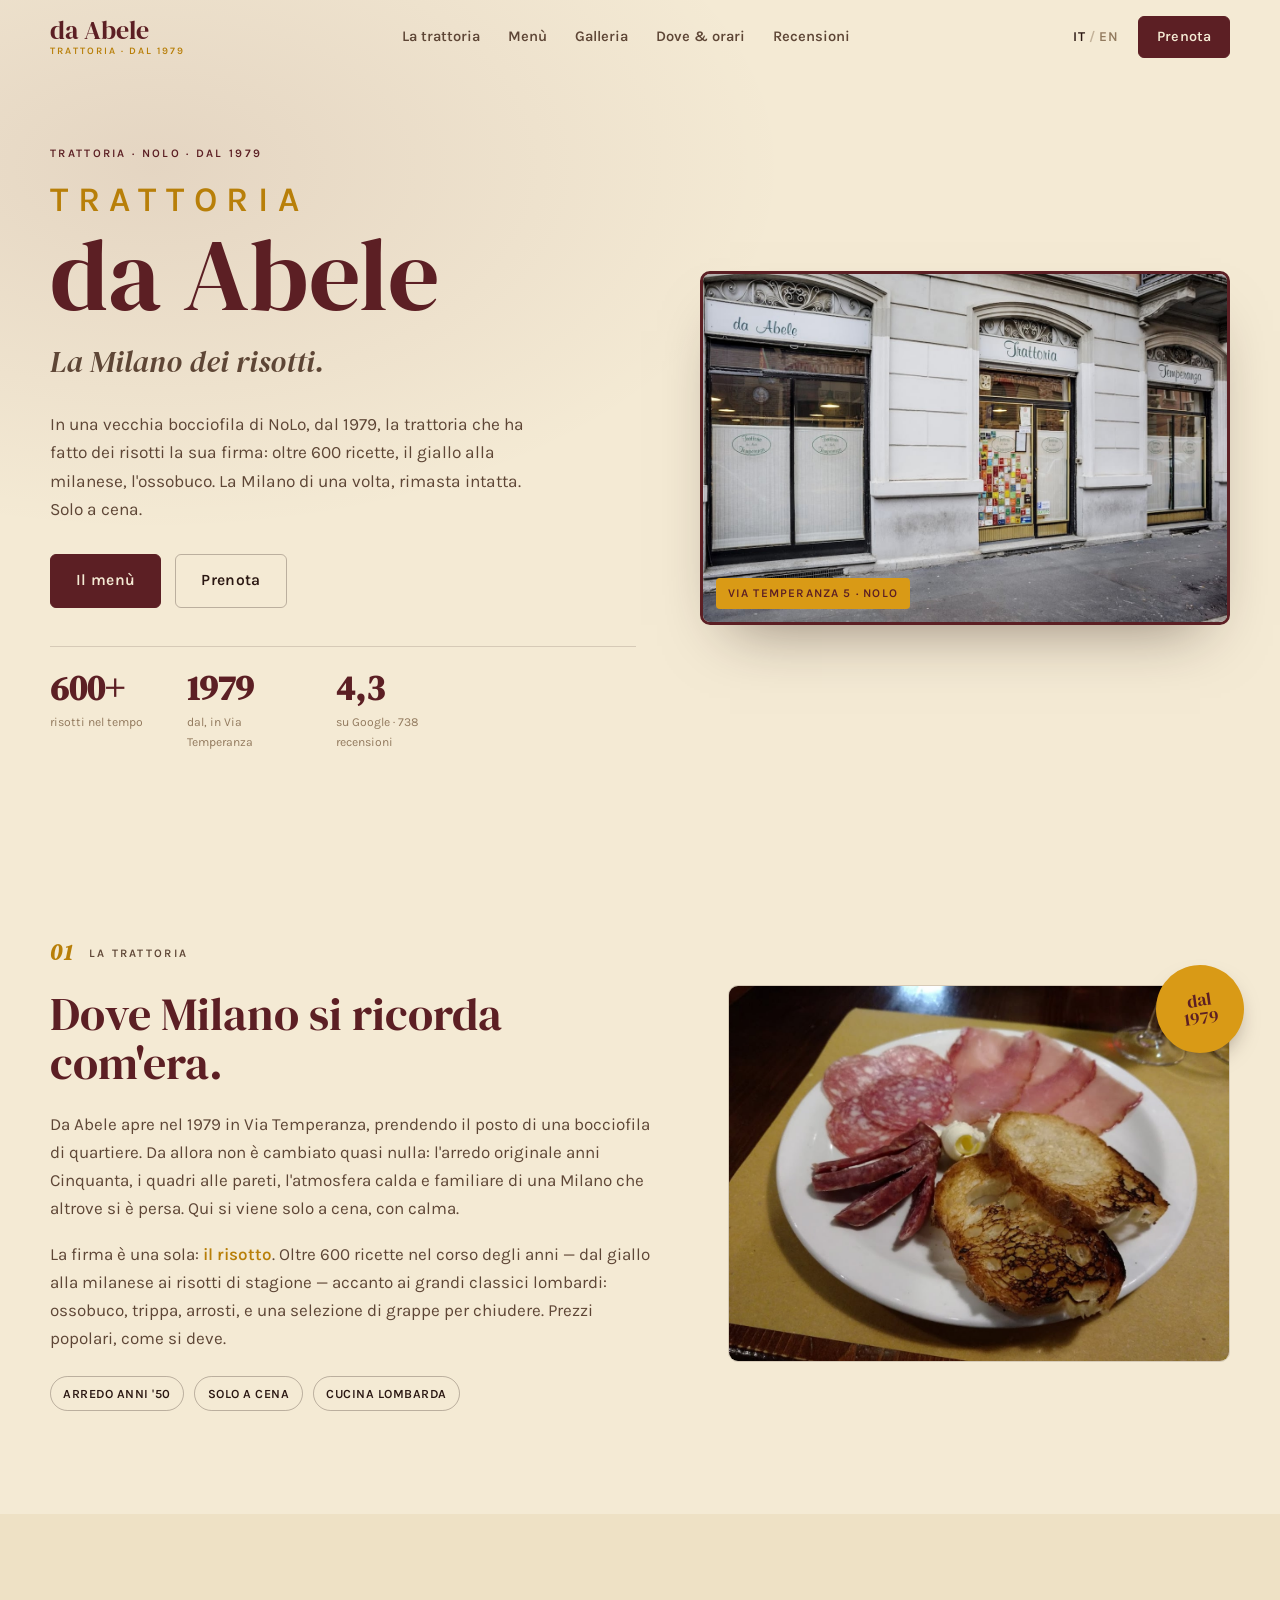
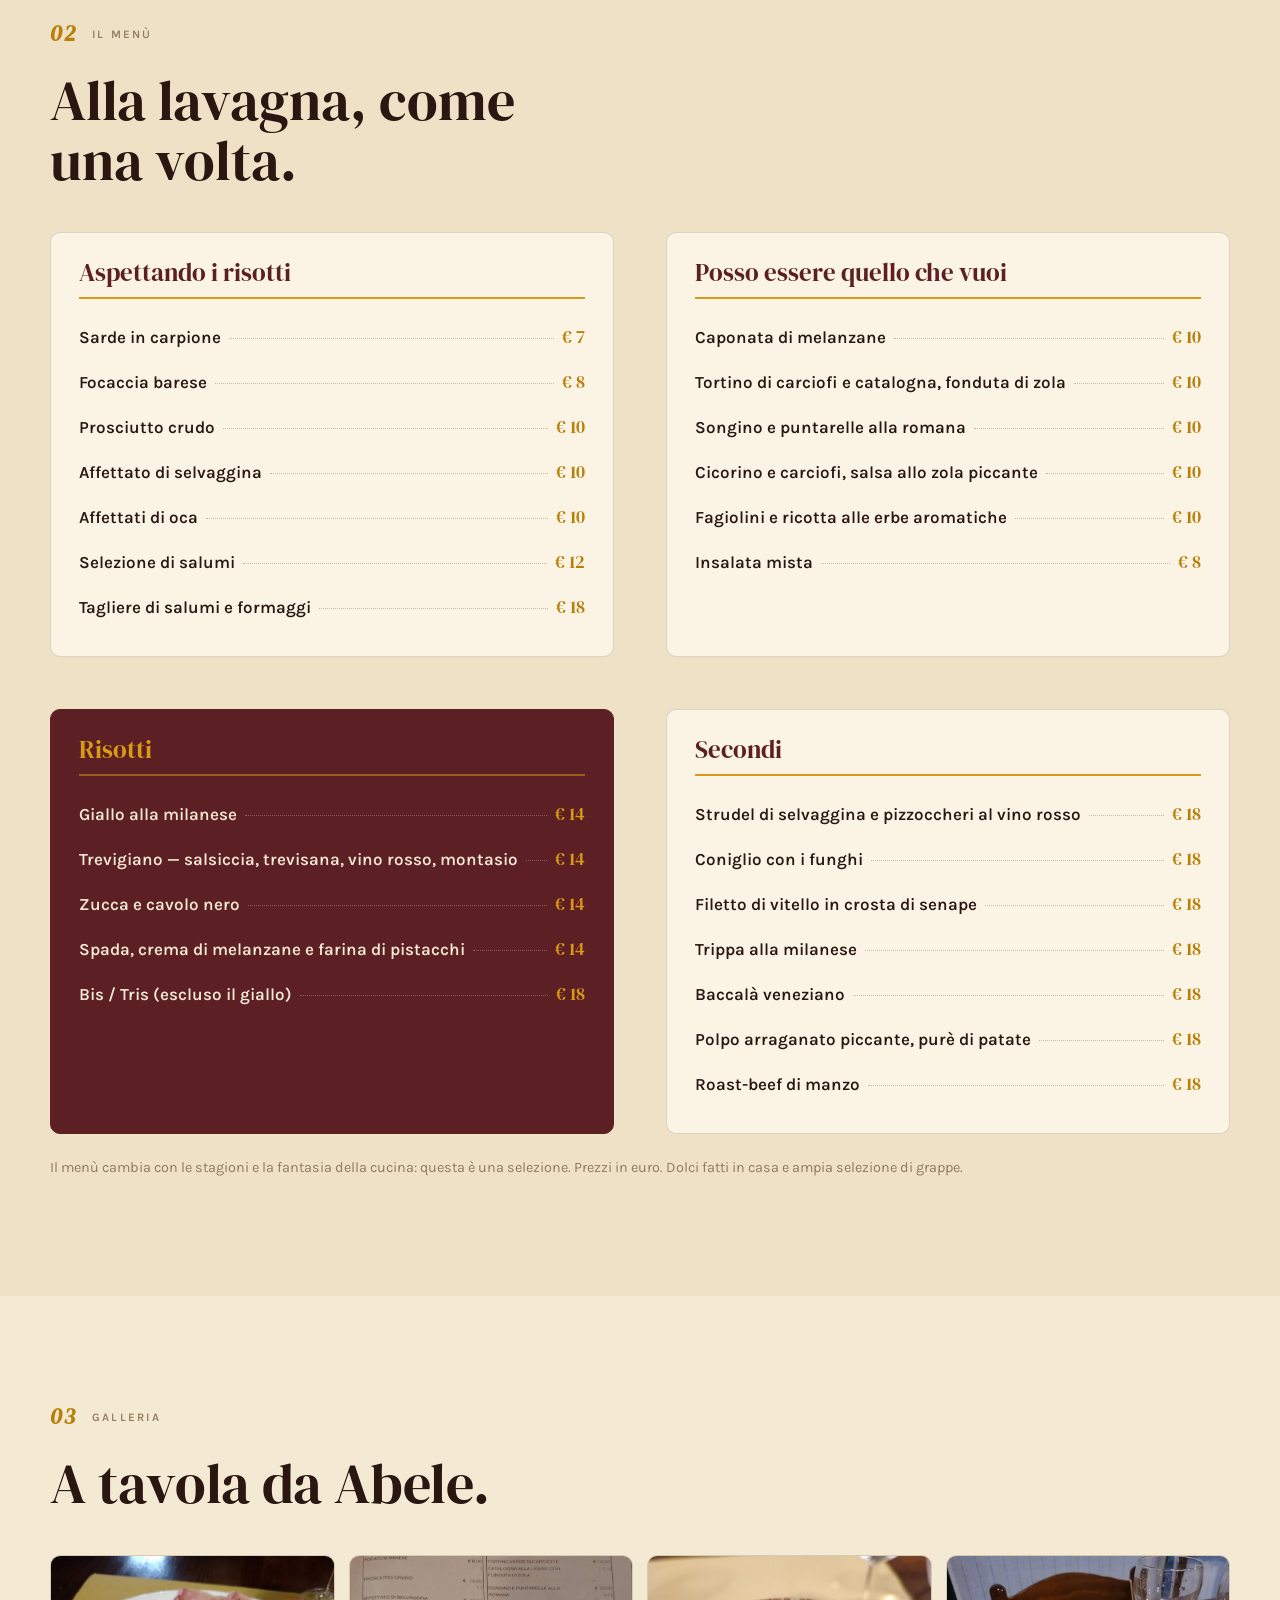
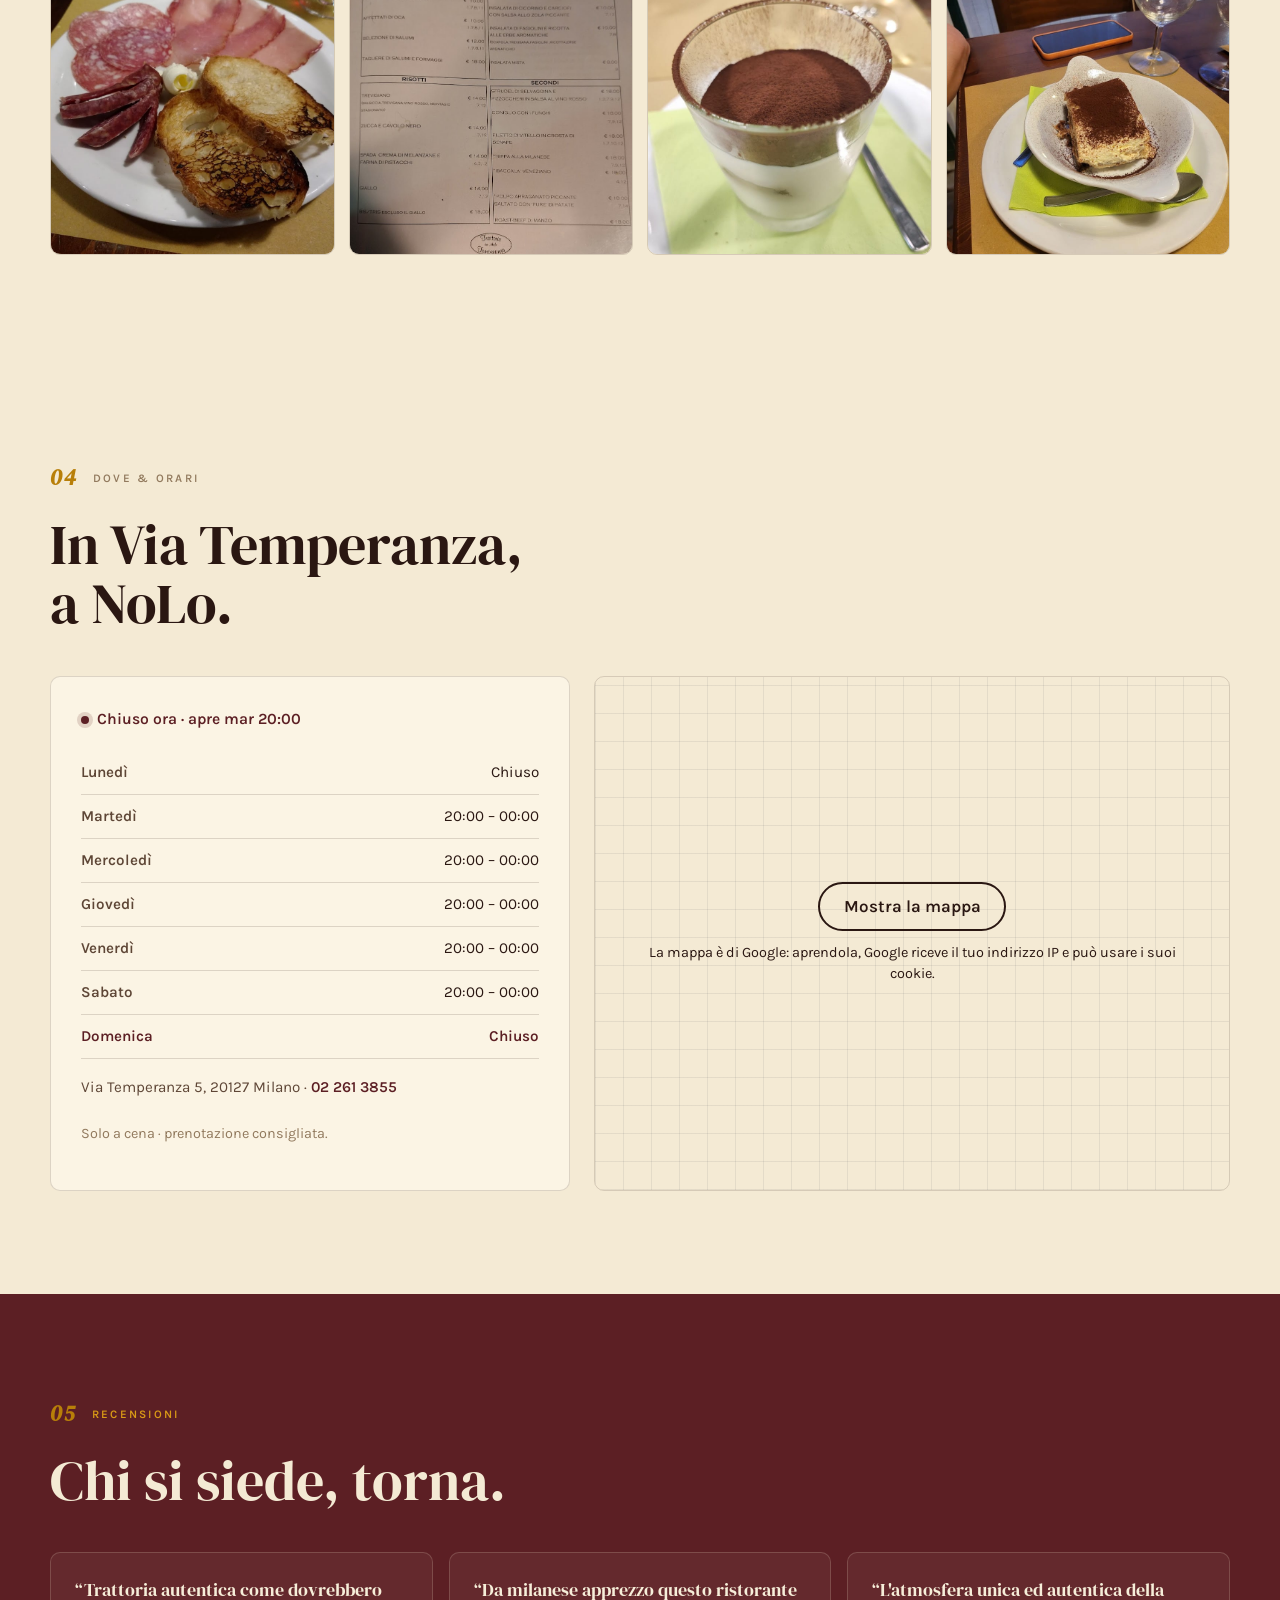
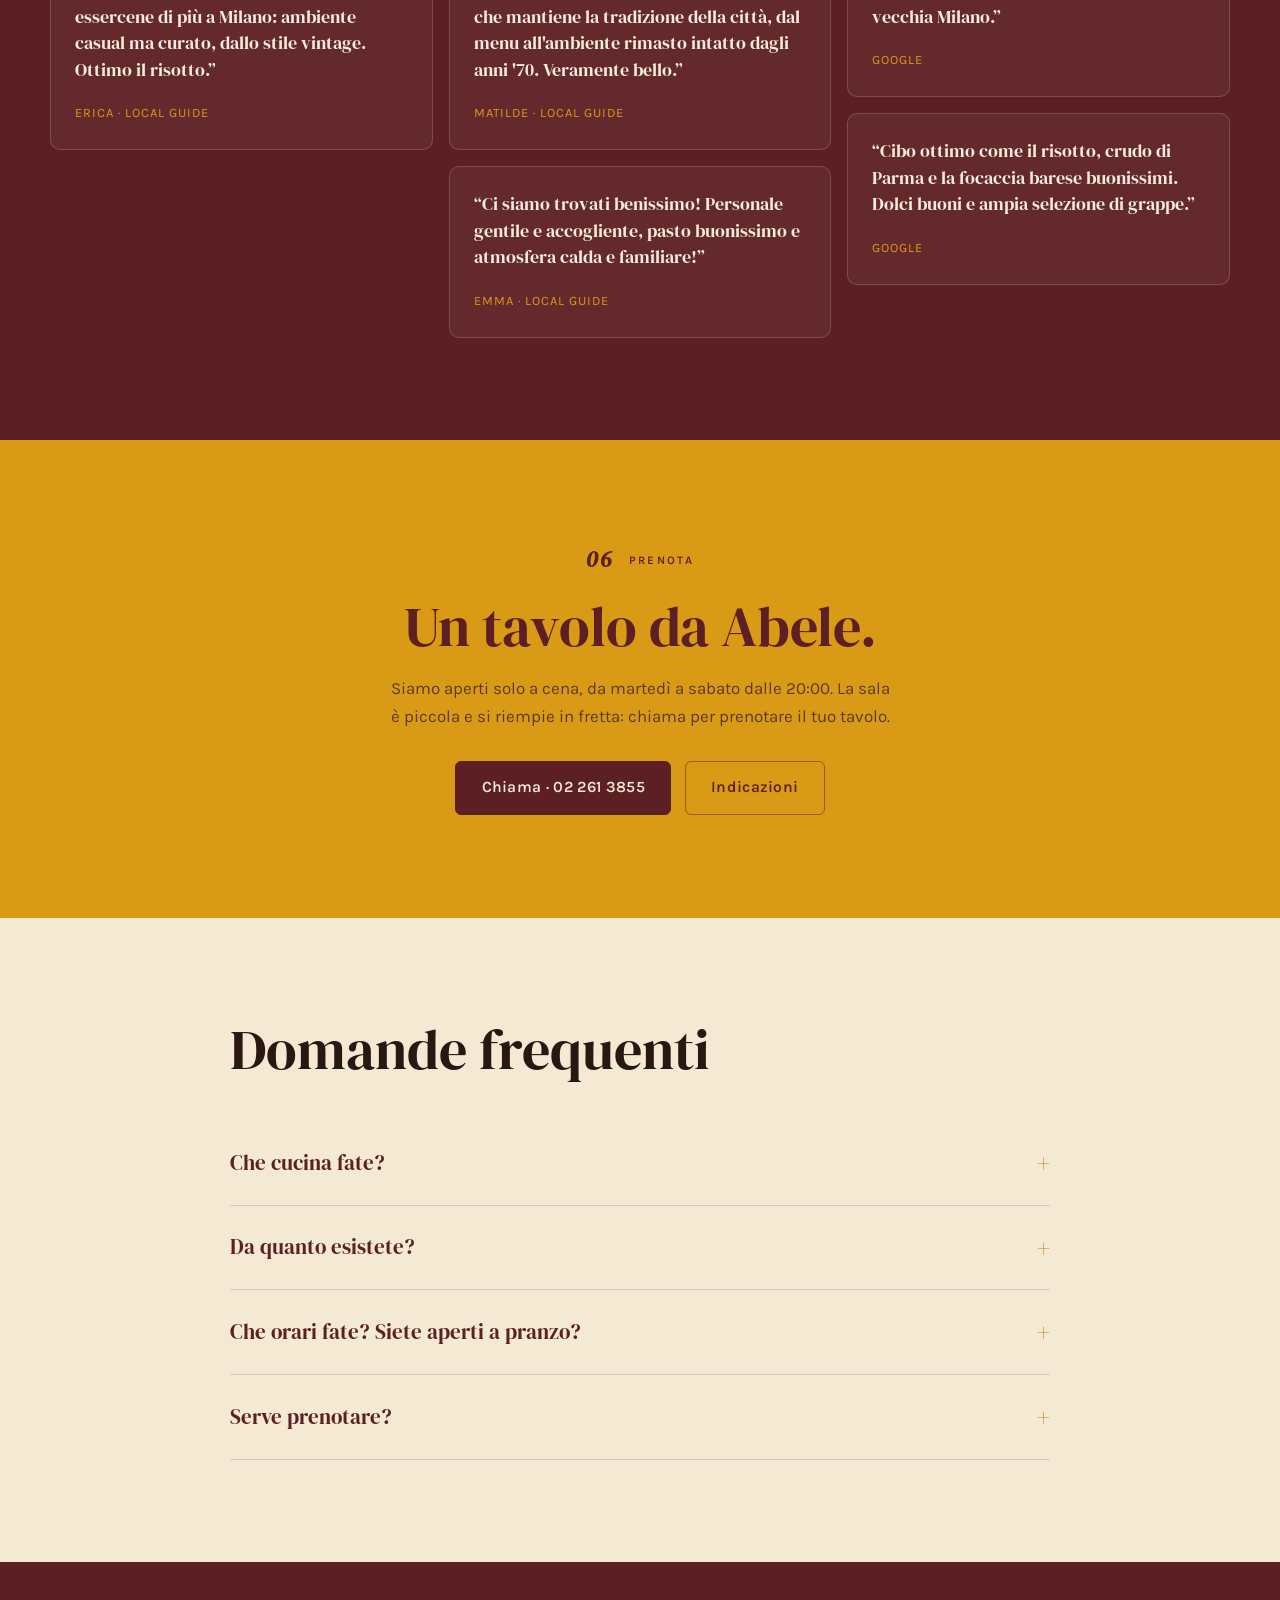
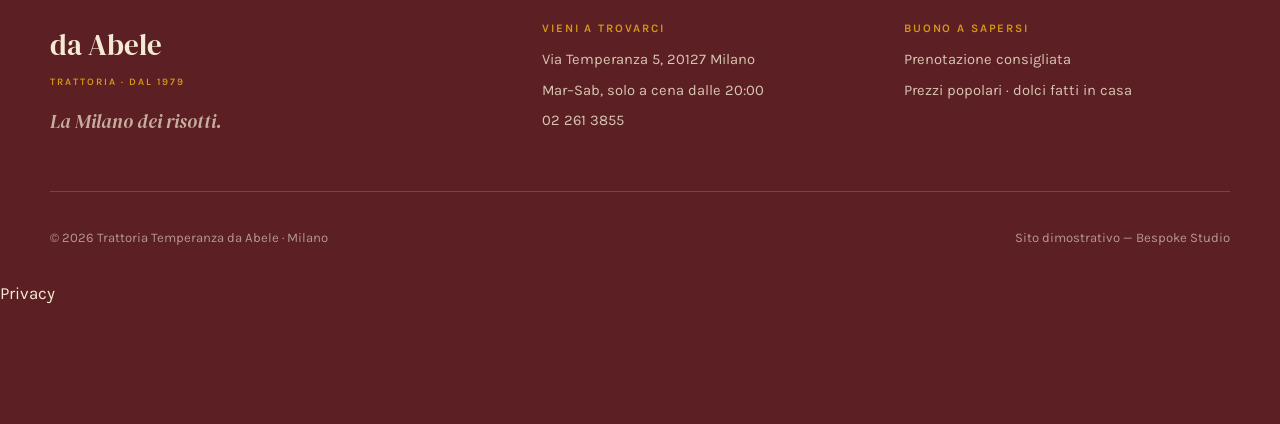
==== commit 405b577e: "Privacy e pulizia: caratteri sul sito, mappa al clic, informativa, noindex - caratteri copiati nel s" ====
--- a/index.html
+++ b/index.html
@@ -4,6 +4,7 @@
 <meta charset="utf-8">
 <script>(function(d){var r=d.documentElement;r.className=r.className.replace('no-js','js');if(matchMedia('(prefers-reduced-motion:reduce)').matches)r.classList.add('reduce-motion');})(document);</script>
 <meta name="viewport" content="width=device-width, initial-scale=1">
+<meta name="robots" content="noindex">
 <title>Trattoria da Abele — La Milano dei risotti · NoLo · dal 1979</title>
 <meta name="description" content="Trattoria Temperanza da Abele, Via Temperanza 5 (NoLo, Milano): dal 1979 la trattoria dei risotti — oltre 600 ricette, risotto giallo alla milanese, ossobuco e cucina lombarda. Solo a cena.">
 <link rel="canonical" href="https://rotenzark.github.io/trattoria-da-abele/">
@@ -21,9 +22,7 @@
 <link rel="icon" href="img/favicon.svg" type="image/svg+xml">
 <link rel="icon" href="img/favicon-32.png" sizes="32x32" type="image/png">
 <link rel="apple-touch-icon" href="img/apple-touch-icon.png">
-<link rel="preconnect" href="https://fonts.googleapis.com">
-<link rel="preconnect" href="https://fonts.gstatic.com" crossorigin>
-<link href="https://fonts.googleapis.com/css2?family=DM+Serif+Display:ital@0;1&family=Karla:ital,wght@0,400;0,500;0,600;1,400&display=swap" rel="stylesheet">
+<link rel="stylesheet" href="fonts/fonts.css?v=1">
 <link rel="stylesheet" href="css/styles.css?v=1">
 <script type="application/ld+json">
 {
@@ -239,7 +238,7 @@
         </div>
       </div>
       <div class="map reveal">
-        <iframe title="Mappa Trattoria da Abele, Via Temperanza 5 Milano" src="https://www.google.com/maps?q=Via+Temperanza+5,+Milano&output=embed" loading="lazy" referrerpolicy="no-referrer-when-downgrade"></iframe>
+        <div class="mappa-clic" data-mappa-clic style="--mappa-h: 320px"><template><iframe title="Mappa Trattoria da Abele, Via Temperanza 5 Milano" src="https://www.google.com/maps?q=Via+Temperanza+5,+Milano&output=embed" loading="lazy" referrerpolicy="no-referrer-when-downgrade"></iframe></template><div class="mappa-clic__velo"><a class="mappa-clic__btn" href="https://www.google.com/maps?q=Via+Temperanza+5,+Milano" target="_blank" rel="noopener">Mostra la mappa</a><p class="mappa-clic__nota">La mappa è di Google: aprendola, Google riceve il tuo indirizzo IP e può usare i suoi cookie.</p></div></div>
       </div>
     </div>
   </div>
@@ -323,6 +322,7 @@
     <p>© <span id="year"></span> Trattoria Temperanza da Abele · Milano</p>
     <p class="footer__credit" data-i18n="footer.credit">Sito dimostrativo — Bespoke Studio</p>
   </div>
+  <p class="privacy-link"><a href="privacy.html">Privacy</a></p>
 </footer>
 
 <div class="action-bar">
@@ -337,5 +337,6 @@
 </div>
 
 <script src="js/main.js?v=1"></script>
+<script src="js/mappa-clic.js?v=1" defer></script>
 </body>
 </html>
--- a/fonts/fonts.css
+++ b/fonts/fonts.css
@@ -0,0 +1,109 @@
+/* Caratteri ospitati sul sito: nessuna richiesta a Google Fonts o Fontshare (giro privacy 1/10/2026). Licenze in LICENSE.txt. */
+/* latin-ext */
+@font-face {
+  font-family: 'DM Serif Display';
+  font-style: italic;
+  font-weight: 400;
+  font-display: swap;
+  src: url(dmserifdisplay-v17--nFhOHM81r4j6k0gjAW3mujVU2B2G_VB3vD212k.woff2) format('woff2');
+  unicode-range: U+0100-02BA, U+02BD-02C5, U+02C7-02CC, U+02CE-02D7, U+02DD-02FF, U+0304, U+0308, U+0329, U+1D00-1DBF, U+1E00-1E9F, U+1EF2-1EFF, U+2020, U+20A0-20AB, U+20AD-20C0, U+2113, U+2C60-2C7F, U+A720-A7FF;
+}
+/* latin */
+@font-face {
+  font-family: 'DM Serif Display';
+  font-style: italic;
+  font-weight: 400;
+  font-display: swap;
+  src: url(dmserifdisplay-v17--nFhOHM81r4j6k0gjAW3mujVU2B2G_VB0PD2.woff2) format('woff2');
+  unicode-range: U+0000-00FF, U+0131, U+0152-0153, U+02BB-02BC, U+02C6, U+02DA, U+02DC, U+0304, U+0308, U+0329, U+2000-206F, U+20AC, U+2122, U+2191, U+2193, U+2212, U+2215, U+FEFF, U+FFFD;
+}
+/* latin-ext */
+@font-face {
+  font-family: 'DM Serif Display';
+  font-style: normal;
+  font-weight: 400;
+  font-display: swap;
+  src: url(dmserifdisplay-v17--nFnOHM81r4j6k0gjAW3mujVU2B2G_5x0ujy.woff2) format('woff2');
+  unicode-range: U+0100-02BA, U+02BD-02C5, U+02C7-02CC, U+02CE-02D7, U+02DD-02FF, U+0304, U+0308, U+0329, U+1D00-1DBF, U+1E00-1E9F, U+1EF2-1EFF, U+2020, U+20A0-20AB, U+20AD-20C0, U+2113, U+2C60-2C7F, U+A720-A7FF;
+}
+/* latin */
+@font-face {
+  font-family: 'DM Serif Display';
+  font-style: normal;
+  font-weight: 400;
+  font-display: swap;
+  src: url(dmserifdisplay-v17--nFnOHM81r4j6k0gjAW3mujVU2B2G_Bx0g.woff2) format('woff2');
+  unicode-range: U+0000-00FF, U+0131, U+0152-0153, U+02BB-02BC, U+02C6, U+02DA, U+02DC, U+0304, U+0308, U+0329, U+2000-206F, U+20AC, U+2122, U+2191, U+2193, U+2212, U+2215, U+FEFF, U+FFFD;
+}
+/* latin-ext */
+@font-face {
+  font-family: 'Karla';
+  font-style: italic;
+  font-weight: 400;
+  font-display: swap;
+  src: url(karla-v33-qkBKXvYC6trAT7RQNNK2EG7SIwPWMNlCV3lGb7PnGw.woff2) format('woff2');
+  unicode-range: U+0100-02BA, U+02BD-02C5, U+02C7-02CC, U+02CE-02D7, U+02DD-02FF, U+0304, U+0308, U+0329, U+1D00-1DBF, U+1E00-1E9F, U+1EF2-1EFF, U+2020, U+20A0-20AB, U+20AD-20C0, U+2113, U+2C60-2C7F, U+A720-A7FF;
+}
+/* latin */
+@font-face {
+  font-family: 'Karla';
+  font-style: italic;
+  font-weight: 400;
+  font-display: swap;
+  src: url(karla-v33-qkBKXvYC6trAT7RQNNK2EG7SIwPWMNlCV3lIb7M.woff2) format('woff2');
+  unicode-range: U+0000-00FF, U+0131, U+0152-0153, U+02BB-02BC, U+02C6, U+02DA, U+02DC, U+0304, U+0308, U+0329, U+2000-206F, U+20AC, U+2122, U+2191, U+2193, U+2212, U+2215, U+FEFF, U+FFFD;
+}
+/* latin-ext */
+@font-face {
+  font-family: 'Karla';
+  font-style: normal;
+  font-weight: 400;
+  font-display: swap;
+  src: url(karla-v33-qkB9XvYC6trAT55ZBi1ueQVIjQTD-JrIH2G7nytkHRyQ8p4wUjm6bnEr.woff2) format('woff2');
+  unicode-range: U+0100-02BA, U+02BD-02C5, U+02C7-02CC, U+02CE-02D7, U+02DD-02FF, U+0304, U+0308, U+0329, U+1D00-1DBF, U+1E00-1E9F, U+1EF2-1EFF, U+2020, U+20A0-20AB, U+20AD-20C0, U+2113, U+2C60-2C7F, U+A720-A7FF;
+}
+/* latin */
+@font-face {
+  font-family: 'Karla';
+  font-style: normal;
+  font-weight: 400;
+  font-display: swap;
+  src: url(karla-v33-qkB9XvYC6trAT55ZBi1ueQVIjQTD-JrIH2G7nytkHRyQ8p4wUje6bg.woff2) format('woff2');
+  unicode-range: U+0000-00FF, U+0131, U+0152-0153, U+02BB-02BC, U+02C6, U+02DA, U+02DC, U+0304, U+0308, U+0329, U+2000-206F, U+20AC, U+2122, U+2191, U+2193, U+2212, U+2215, U+FEFF, U+FFFD;
+}
+/* latin-ext */
+@font-face {
+  font-family: 'Karla';
+  font-style: normal;
+  font-weight: 500;
+  font-display: swap;
+  src: url(karla-v33-qkB9XvYC6trAT55ZBi1ueQVIjQTD-JrIH2G7nytkHRyQ8p4wUjm6bnEr.woff2) format('woff2');
+  unicode-range: U+0100-02BA, U+02BD-02C5, U+02C7-02CC, U+02CE-02D7, U+02DD-02FF, U+0304, U+0308, U+0329, U+1D00-1DBF, U+1E00-1E9F, U+1EF2-1EFF, U+2020, U+20A0-20AB, U+20AD-20C0, U+2113, U+2C60-2C7F, U+A720-A7FF;
+}
+/* latin */
+@font-face {
+  font-family: 'Karla';
+  font-style: normal;
+  font-weight: 500;
+  font-display: swap;
+  src: url(karla-v33-qkB9XvYC6trAT55ZBi1ueQVIjQTD-JrIH2G7nytkHRyQ8p4wUje6bg.woff2) format('woff2');
+  unicode-range: U+0000-00FF, U+0131, U+0152-0153, U+02BB-02BC, U+02C6, U+02DA, U+02DC, U+0304, U+0308, U+0329, U+2000-206F, U+20AC, U+2122, U+2191, U+2193, U+2212, U+2215, U+FEFF, U+FFFD;
+}
+/* latin-ext */
+@font-face {
+  font-family: 'Karla';
+  font-style: normal;
+  font-weight: 600;
+  font-display: swap;
+  src: url(karla-v33-qkB9XvYC6trAT55ZBi1ueQVIjQTD-JrIH2G7nytkHRyQ8p4wUjm6bnEr.woff2) format('woff2');
+  unicode-range: U+0100-02BA, U+02BD-02C5, U+02C7-02CC, U+02CE-02D7, U+02DD-02FF, U+0304, U+0308, U+0329, U+1D00-1DBF, U+1E00-1E9F, U+1EF2-1EFF, U+2020, U+20A0-20AB, U+20AD-20C0, U+2113, U+2C60-2C7F, U+A720-A7FF;
+}
+/* latin */
+@font-face {
+  font-family: 'Karla';
+  font-style: normal;
+  font-weight: 600;
+  font-display: swap;
+  src: url(karla-v33-qkB9XvYC6trAT55ZBi1ueQVIjQTD-JrIH2G7nytkHRyQ8p4wUje6bg.woff2) format('woff2');
+  unicode-range: U+0000-00FF, U+0131, U+0152-0153, U+02BB-02BC, U+02C6, U+02DA, U+02DC, U+0304, U+0308, U+0329, U+2000-206F, U+20AC, U+2122, U+2191, U+2193, U+2212, U+2215, U+FEFF, U+FFFD;
+}
--- a/css/styles.css
+++ b/css/styles.css
@@ -228,3 +228,12 @@
   .footer__grid{grid-template-columns:1fr}
   .hero__stats{flex-wrap:wrap;gap:18px}
 }
+
+/*MAPPACLIC*/
+/* la mappa Google si carica solo al clic (giro privacy 1/10/2026) */
+.mappa-clic { display: flex; align-items: center; justify-content: center; width: 100%; height: 100%; min-height: var(--mappa-h, 320px); box-sizing: border-box; padding: 24px; text-align: center; background: repeating-linear-gradient(0deg, rgba(127, 127, 127, 0.14) 0 1px, transparent 1px 28px), repeating-linear-gradient(90deg, rgba(127, 127, 127, 0.14) 0 1px, transparent 1px 28px); }
+.mappa-clic__velo { display: flex; flex-direction: column; align-items: center; gap: 12px; max-width: 32em; }
+.mappa-clic__btn { display: inline-block; padding: 0.75em 1.4em; border: 2px solid currentColor; border-radius: 999px; color: inherit; font: inherit; font-weight: 600; line-height: 1.2; text-decoration: none; background: transparent; cursor: pointer; }
+.mappa-clic__btn:hover, .mappa-clic__btn:focus-visible { text-decoration: underline; }
+.mappa-clic__nota { margin: 0; font-size: 0.85em; line-height: 1.45; }
+/*/MAPPACLIC*/
